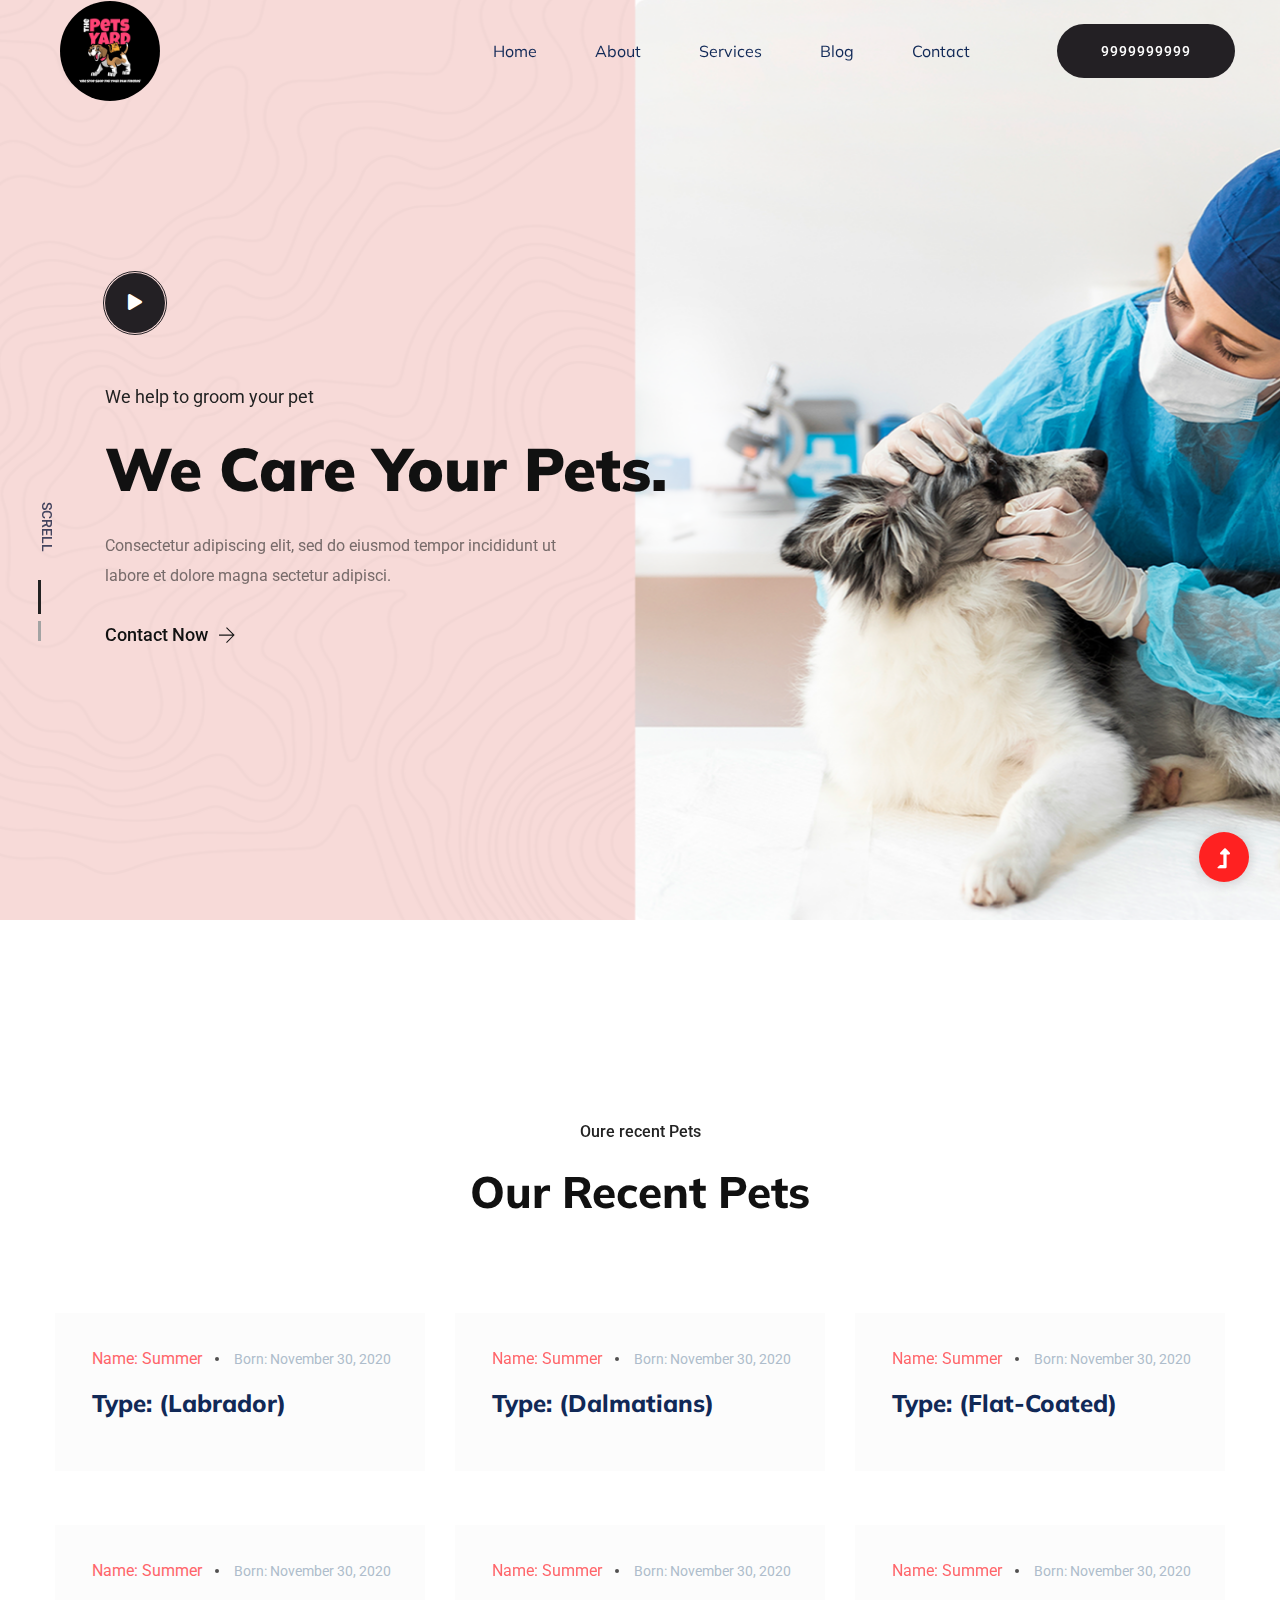
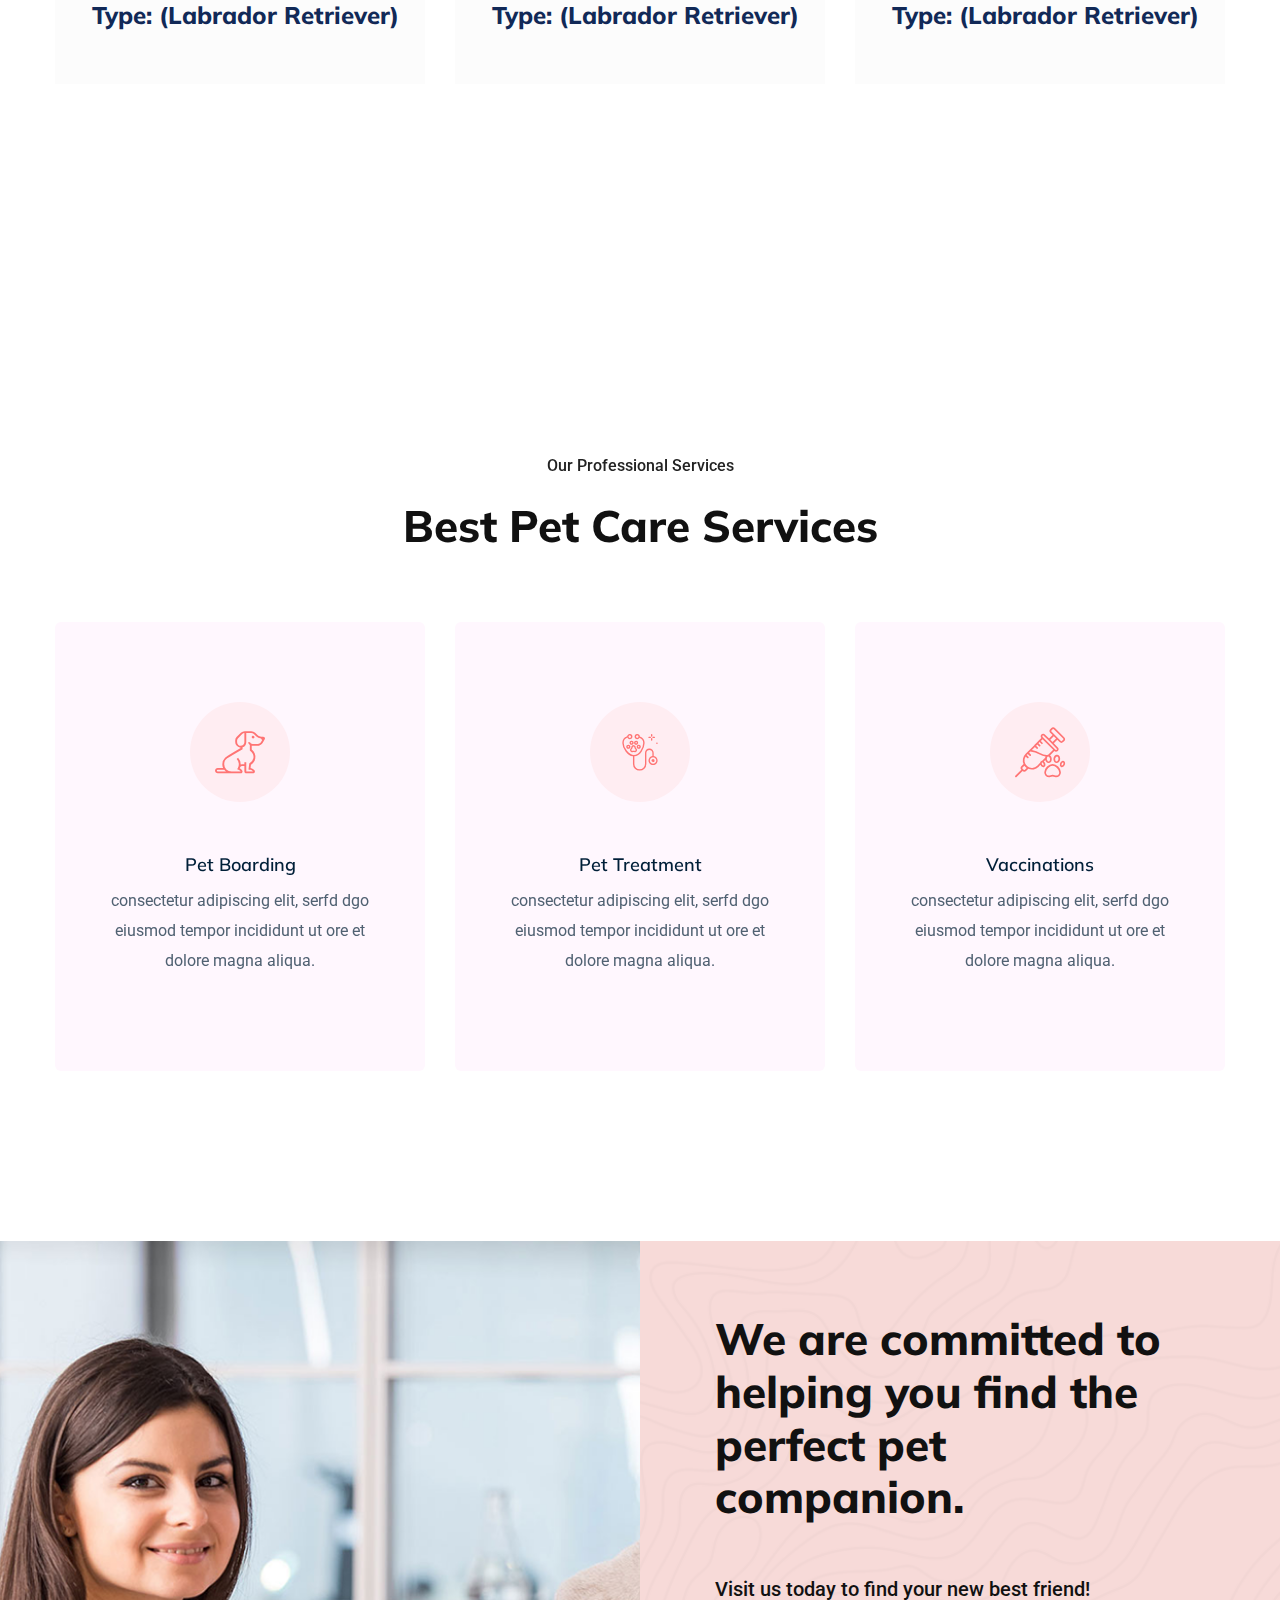
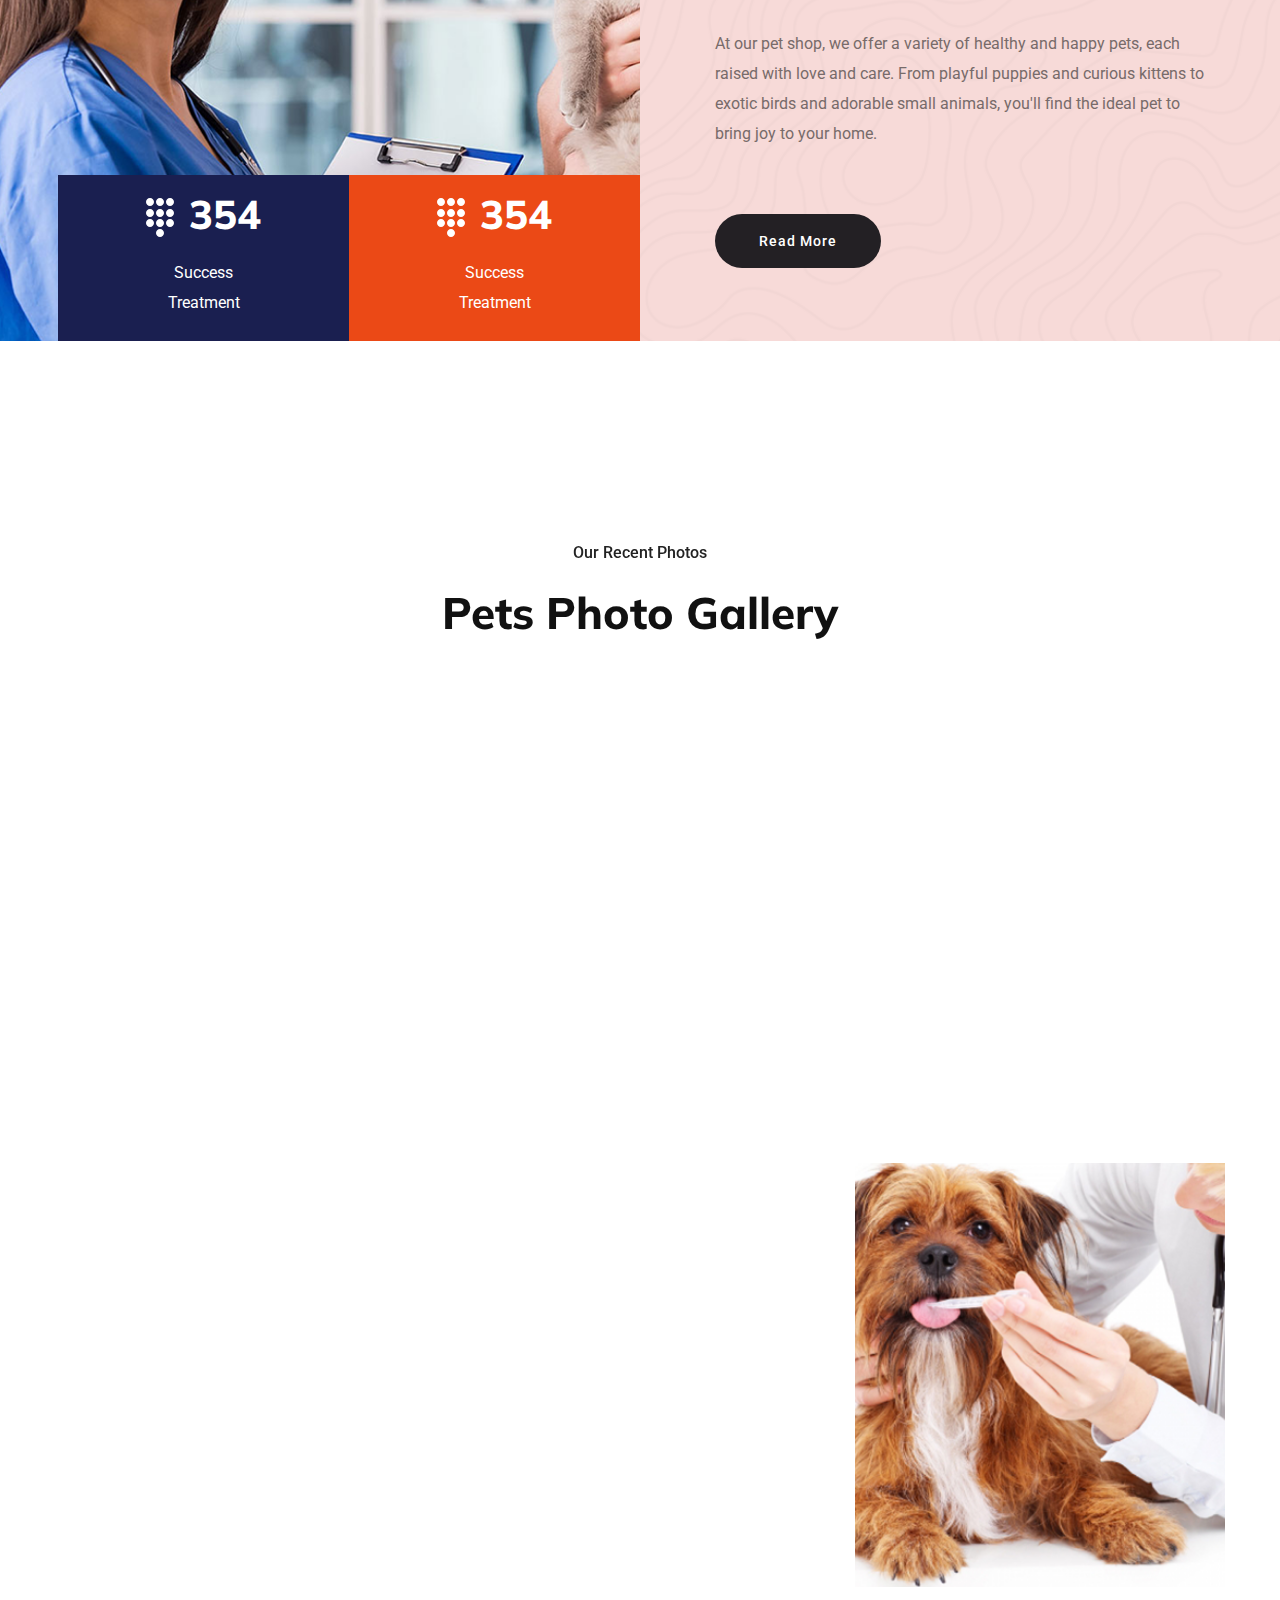
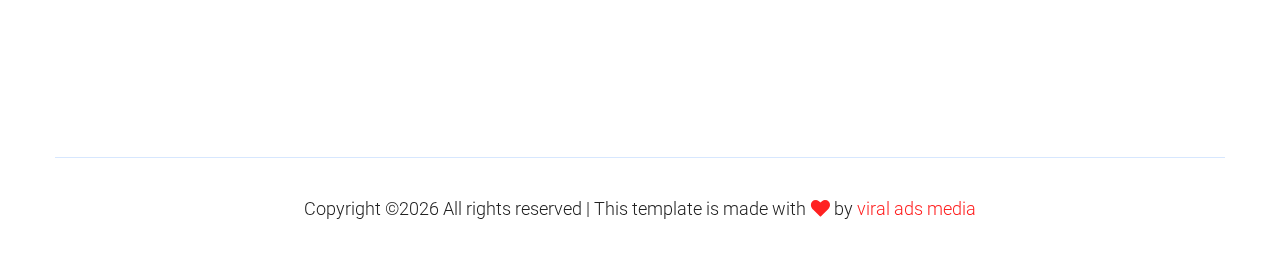
==== index.html @ 4c02c6e9 "first commit" ====
<!doctype html>
<html class="no-js" lang="zxx">
<head>
    <meta charset="utf-8">
    <meta http-equiv="x-ua-compatible" content="ie=edge">
    <title>Animal | Template </title>
    <meta name="description" content="">
    <meta name="viewport" content="width=device-width, initial-scale=1">
    <link rel="manifest" href="site.webmanifest">
    <link rel="shortcut icon" type="image/x-icon" href="assets/img/favicon.ico">

    <!-- CSS here -->
    <link rel="stylesheet" href="assets/css/bootstrap.min.css">
    <link rel="stylesheet" href="assets/css/owl.carousel.min.css">
    <link rel="stylesheet" href="assets/css/slicknav.css">
    <link rel="stylesheet" href="assets/css/flaticon.css">
    <link rel="stylesheet" href="assets/css/animate.min.css">
    <link rel="stylesheet" href="assets/css/magnific-popup.css">
    <link rel="stylesheet" href="assets/css/fontawesome-all.min.css">
    <link rel="stylesheet" href="assets/css/themify-icons.css">
    <link rel="stylesheet" href="assets/css/slick.css">
    <link rel="stylesheet" href="assets/css/nice-select.css">
    <link rel="stylesheet" href="assets/css/style.css">
</head>

<body>
    <!-- Preloader Start -->
    <div id="preloader-active">
        <div class="preloader d-flex align-items-center justify-content-center">
            <div class="preloader-inner position-relative">
                <div class="preloader-circle"></div>
                <div class="preloader-img pere-text">
                    <img src="assets/img/logo/plogo.png" alt="">
                </div>
            </div>
        </div>
    </div>
    <!-- Preloader Start -->
    <header>
        <!--? Header Start -->
        <div class="header-area header-transparent">
            <div class="main-header header-sticky">
                <div class="container-fluid">
                    <div class="row align-items-center">
                        <!-- Logo -->
                        <div class="col-xl-2 col-lg-2 col-md-1">
                            <div class="logo">
                                <a href="index.html"><img class="img-fluid col-md-9 rounded-circle" src="assets/img/logo/petlogo.png" alt=""></a>
                            </div>
                        </div>
                        <div class="col-xl-10 col-lg-10 col-md-10">
                            <div class="menu-main d-flex align-items-center justify-content-end">
                                <!-- Main-menu -->
                                <div class="main-menu f-right d-none d-lg-block">
                                    <nav> 
                                        <ul id="navigation">
                                            <li><a href="index.html">Home</a></li>
                                            <li><a ="about.html">About</a></li>
                                            <li><a ="services.html">Services</a></li>
                                            <li><a ="blog.html">Blog</a>
                                                <!-- <ul class="submenu">
                                                    <li><a href="blog.html">Blog</a></li>
                                                    <li><a href="blog_details.html">Blog Details</a></li>
                                                    <li><a href="elements.html">Element</a></li>
                                                </ul> -->
                                            </li>
                                            <li><a ="contact.html">Contact</a></li>
                                        </ul>
                                    </nav>
                                </div>
                                <div class="header-right-btn f-right d-none d-lg-block ml-30">
                                    <a href="#" class="btn">9999999999</a>
                                </div>
                            </div>
                        </div>   
                        <!-- Mobile Menu -->
                        <div class="col-12">
                            <div class="mobile_menu d-block d-lg-none"></div>
                        </div>
                    </div>
                </div>
            </div>
        </div>
        <!-- Header End -->
    </header>
    <main> 
        <!--? Slider Area Start-->
        <div class="slider-area">
            <div class="slider-active dot-style">
                <!-- Slider Single -->
                <div class="single-slider d-flex align-items-center slider-height">
                    <div class="container">
                        <div class="row align-items-center">
                            <div class="col-xl-7 col-lg-8 col-md-10 ">
                                <!-- Video icon -->
                                <div class="video-icon">
                                    <a class="popup-video btn-icon" href="https://www.youtube.com/watch?v=up68UAfH0d0" data-animation="bounceIn" data-delay=".4s">
                                        <i class="fas fa-play"></i>
                                    </a>
                                </div>
                                <div class="hero__caption">
                                    <span data-animation="fadeInUp" data-delay=".3s">We help to groom your pet</span>
                                    <h1 data-animation="fadeInUp" data-delay=".3s">We Care Your Pets.</h1>
                                    <p data-animation="fadeInUp" data-delay=".6s">Consectetur adipiscing elit, sed do eiusmod tempor incididunt ut labore et dolore magna sectetur adipisci.</p>
                                    <a href="#" class="hero-btn" data-animation="fadeInLeft" data-delay=".3s">Contact Now<i class="ti-arrow-right"></i> </a>
                                </div>
                            </div>
                        </div>
                    </div>
                </div>   
                <!-- Slider Single -->
                <div class="single-slider d-flex align-items-center slider-height">
                    <div class="container">
                        <div class="row align-items-center">
                            <div class="col-xl-7 col-lg-8 col-md-10 ">
                                <!-- Video icon -->
                                <div class="video-icon">
                                    <a class="popup-video btn-icon" href="https://www.youtube.com/watch?v=1aP-TXUpNoU" data-animation="bounceIn" data-delay=".4s">
                                        <i class="fas fa-play"></i>
                                    </a>
                                </div>
                                <div class="hero__caption">
                                    <span data-animation="fadeInUp" data-delay=".3s">We help to groom your pet</span>
                                    <h1 data-animation="fadeInUp" data-delay=".3s">We Care Your Pets.</h1>
                                    <p data-animation="fadeInUp" data-delay=".6s">Consectetur adipiscing elit, sed do eiusmod tempor incididunt ut labore et dolore magna sectetur adipisci.</p>
                                    <a href="#" class="hero-btn" data-animation="fadeInLeft" data-delay=".3s">Contact Now<i class="ti-arrow-right"></i> </a>
                                </div>
                            </div>
                        </div>
                    </div>
                </div>   
            </div>
            <!-- slider Social -->
            <div class="button-text d-none d-md-block">
            <span>Screll</span>
            </div>
        </div>
        <!-- Slider Area End -->

            <!--? product section start -->
            <div class="home_blog-area section-padding30">
                <div class="container">
                    <div class="row justify-content-sm-center">
                        <div class="col-xl-7 col-lg-8 col-md-10">
                            <!-- Section Tittle -->
                            <div class="section-tittle text-center mb-70">
                                <span>Oure recent Pets</span>
                                <h2>Our Recent Pets</h2>
                            </div> 
                        </div>
                    </div>
                    <div class="row">
                        <div class="col-xl-4 col-lg-4 col-md-6">
                            <div class="single-blogs mb-30">
                                <div class="blog-img">
                                    <img src="https://cdn.pixabay.com/photo/2023/08/23/03/33/boxer-8207572_640.jpg" alt="">
                                </div>

                                <div class="blogs-cap">
                                    <div class="date-info">
                                        <span>Name: Summer</span>
                                        <p>Born: November 30, 2020</p>
                                        <!-- <p>Pet Name: Summer</p> -->
                                    </div>
                                    <h4>Type: (Labrador)</h4>
                                    <!-- <a href="blog_details.html" class="read-more1">Read more</a> -->
                                </div>

                               
                            </div>
                        </div>
                        <div class="col-xl-4 col-lg-4 col-md-6">
                            <div class="single-blogs mb-30">
                                <div class="blog-img">
                                    <img src="https://cdn.pixabay.com/photo/2021/11/23/09/47/animal-6818310_640.jpg" alt="">
                                </div>

                                <div class="blogs-cap">
                                    <div class="date-info">
                                        <span>Name: Summer</span>
                                        <p>Born: November 30, 2020</p>
                                        <!-- <p>Pet Name: Summer</p> -->
                                    </div>
                                    <h4>Type: (Dalmatians)</h4>
                                    <!-- <a href="blog_details.html" class="read-more1">Read more</a> -->
                                </div>

                            </div>
                        </div>
                        <div class="col-xl-4 col-lg-4 col-md-6">
                            <div class="single-blogs mb-30">
                                <div class="blog-img">
                                    <img src="https://cdn.pixabay.com/photo/2018/11/01/00/55/animal-3786987_640.jpg" alt="">
                                </div>

                                <div class="blogs-cap">
                                    <div class="date-info">
                                        <span>Name: Summer</span>
                                        <p>Born: November 30, 2020</p>
                                        <!-- <p>Pet Name: Summer</p> -->
                                    </div>
                                    <h4>Type: (Flat-Coated)</h4>
                                    <!-- <a href="blog_details.html" class="read-more1">Read more</a> -->
                                </div>
                               
                            </div>
                        </div>
                        <div class="col-xl-4 col-lg-4 col-md-6">
                            <div class="single-blogs mb-30">
                                <div class="blog-img">
                                    <img src="https://cdn.pixabay.com/photo/2016/11/29/09/58/dog-1868871_640.jpg" alt="">
                                </div>

                                <div class="blogs-cap">
                                    <div class="date-info">
                                        <span>Name: Summer</span>
                                        <p>Born: November 30, 2020</p>
                                        <!-- <p>Pet Name: Summer</p> -->
                                    </div>
                                    <h4>Type: (Labrador Retriever)</h4>
                                    <!-- <a href="blog_details.html" class="read-more1">Read more</a> -->
                                </div>

                               
                            </div>
                        </div>
                        <div class="col-xl-4 col-lg-4 col-md-6">
                            <div class="single-blogs mb-30">
                                <div class="blog-img">
                                    <img src="https://cdn.pixabay.com/photo/2015/05/24/22/33/german-longhaired-pointer-782498_640.jpg" alt="">
                                </div>

                                <div class="blogs-cap">
                                    <div class="date-info">
                                        <span>Name: Summer</span>
                                        <p>Born: November 30, 2020</p>
                                        <!-- <p>Pet Name: Summer</p> -->
                                    </div>
                                    <h4>Type: (Labrador Retriever)</h4>
                                    <!-- <a href="blog_details.html" class="read-more1">Read more</a> -->
                                </div>

                               
                            </div>
                        </div>
                        <div class="col-xl-4 col-lg-4 col-md-6">
                            <div class="single-blogs mb-30">
                                <div class="blog-img">
                                    <img src="https://cdn.pixabay.com/photo/2023/12/05/16/57/dog-8432098_640.jpg" alt="">
                                </div>

                                <div class="blogs-cap">
                                    <div class="date-info">
                                        <span>Name: Summer</span>
                                        <p>Born: November 30, 2020</p>
                                        <!-- <p>Pet Name: Summer</p> -->
                                    </div>
                                    <h4>Type: (Labrador Retriever)</h4>
                                    <!-- <a href="blog_details.html" class="read-more1">Read more</a> -->
                                </div>

                               
                            </div>
                        </div>
                    </div>
                </div>
            </div>
            <!-- Blog End -->


        <!--? Our Services Start -->
        <div class="our-services section-padding30">
            <div class="container">
                <div class="row justify-content-sm-center">
                    <div class="cl-xl-7 col-lg-8 col-md-10">
                        <!-- Section Tittle -->
                        <div class="section-tittle text-center mb-70">
                            <span>Our Professional Services</span>
                            <h2>Best Pet Care Services</h2>
                        </div> 
                    </div>
                </div>
                <div class="row">
                    <div class=" col-lg-4 col-md-6 col-sm-6">
                        <div class="single-services text-center mb-30">
                            <div class="services-ion">
                                <span class="flaticon-animal-kingdom"></span>
                            </div>
                            <div class="services-cap">
                                <h5><a href="#">Pet Boarding</a></h5>
                                <p>consectetur adipiscing elit, serfd dgo eiusmod tempor incididunt ut ore et dolore magna aliqua.</p>
                            </div>
                        </div>
                    </div>
                    <div class=" col-lg-4 col-md-6 col-sm-6">
                        <div class="single-services text-center mb-30">
                            <div class="services-ion">
                                <span class="flaticon-animals"></span>
                            </div>
                            <div class="services-cap">
                                <h5><a href="#">Pet Treatment</a></h5>
                                <p>consectetur adipiscing elit, serfd dgo eiusmod tempor incididunt ut ore et dolore magna aliqua.</p>
                            </div>
                        </div>
                    </div>
                    <div class=" col-lg-4 col-md-6 col-sm-6">
                        <div class="single-services text-center mb-30">
                            <div class="services-ion">
                                <span class="flaticon-animals-1"></span>
                            </div>
                            <div class="services-cap">
                                <h5><a href="#">Vaccinations</a></h5>
                                <p>consectetur adipiscing elit, serfd dgo eiusmod tempor incididunt ut ore et dolore magna aliqua.</p>
                            </div>
                        </div>
                    </div>
                </div>
            </div>
        </div>
        <!-- Our Services End -->
        <!--? About Area Start-->
        <div class="about-area fix">
            <!--Right Contents  -->
            <div class="about-img">
                <div class="info-man text-center">
                <div class="head-cap">
                    <svg  xmlns="http://www.w3.org/2000/svg" xmlns:xlink="http://www.w3.org/1999/xlink" width="28px" height="39px">
                        <path fill-rule="evenodd"  fill="rgb(255, 255, 255)"
                        d="M24.000,19.000 C21.791,19.000 20.000,17.209 20.000,15.000 C20.000,12.790 21.791,11.000 24.000,11.000 C26.209,11.000 28.000,12.790 28.000,15.000 C28.000,17.209 26.209,19.000 24.000,19.000 ZM24.000,8.000 C21.791,8.000 20.000,6.209 20.000,4.000 C20.000,1.790 21.791,-0.001 24.000,-0.001 C26.209,-0.001 28.000,1.790 28.000,4.000 C28.000,6.209 26.209,8.000 24.000,8.000 ZM14.000,38.999 C11.791,38.999 10.000,37.209 10.000,35.000 C10.000,32.791 11.791,31.000 14.000,31.000 C16.209,31.000 18.000,32.791 18.000,35.000 C18.000,37.209 16.209,38.999 14.000,38.999 ZM14.000,29.000 C11.791,29.000 10.000,27.209 10.000,25.000 C10.000,22.791 11.791,21.000 14.000,21.000 C16.209,21.000 18.000,22.791 18.000,25.000 C18.000,27.209 16.209,29.000 14.000,29.000 ZM14.000,19.000 C11.791,19.000 10.000,17.209 10.000,15.000 C10.000,12.790 11.791,11.000 14.000,11.000 C16.209,11.000 18.000,12.790 18.000,15.000 C18.000,17.209 16.209,19.000 14.000,19.000 ZM14.000,8.000 C11.791,8.000 10.000,6.209 10.000,4.000 C10.000,1.790 11.791,-0.001 14.000,-0.001 C16.209,-0.001 18.000,1.790 18.000,4.000 C18.000,6.209 16.209,8.000 14.000,8.000 ZM4.000,29.000 C1.791,29.000 -0.000,27.209 -0.000,25.000 C-0.000,22.791 1.791,21.000 4.000,21.000 C6.209,21.000 8.000,22.791 8.000,25.000 C8.000,27.209 6.209,29.000 4.000,29.000 ZM4.000,19.000 C1.791,19.000 -0.000,17.209 -0.000,15.000 C-0.000,12.790 1.791,11.000 4.000,11.000 C6.209,11.000 8.000,12.790 8.000,15.000 C8.000,17.209 6.209,19.000 4.000,19.000 ZM4.000,8.000 C1.791,8.000 -0.000,6.209 -0.000,4.000 C-0.000,1.790 1.791,-0.001 4.000,-0.001 C6.209,-0.001 8.000,1.790 8.000,4.000 C8.000,6.209 6.209,8.000 4.000,8.000 ZM24.000,21.000 C26.209,21.000 28.000,22.791 28.000,25.000 C28.000,27.209 26.209,29.000 24.000,29.000 C21.791,29.000 20.000,27.209 20.000,25.000 C20.000,22.791 21.791,21.000 24.000,21.000 Z"/>
                    </svg>
                    <h3>354</h3>
                </div>
                    <p>Success<br>Treatment</p>
                </div>
                <div class="info-man info-man2 text-center">
                <div class="head-cap">
                        <svg  xmlns="http://www.w3.org/2000/svg" xmlns:xlink="http://www.w3.org/1999/xlink" width="28px" height="39px">
                            <path fill-rule="evenodd"  fill="rgb(255, 255, 255)"
                            d="M24.000,19.000 C21.791,19.000 20.000,17.209 20.000,15.000 C20.000,12.790 21.791,11.000 24.000,11.000 C26.209,11.000 28.000,12.790 28.000,15.000 C28.000,17.209 26.209,19.000 24.000,19.000 ZM24.000,8.000 C21.791,8.000 20.000,6.209 20.000,4.000 C20.000,1.790 21.791,-0.001 24.000,-0.001 C26.209,-0.001 28.000,1.790 28.000,4.000 C28.000,6.209 26.209,8.000 24.000,8.000 ZM14.000,38.999 C11.791,38.999 10.000,37.209 10.000,35.000 C10.000,32.791 11.791,31.000 14.000,31.000 C16.209,31.000 18.000,32.791 18.000,35.000 C18.000,37.209 16.209,38.999 14.000,38.999 ZM14.000,29.000 C11.791,29.000 10.000,27.209 10.000,25.000 C10.000,22.791 11.791,21.000 14.000,21.000 C16.209,21.000 18.000,22.791 18.000,25.000 C18.000,27.209 16.209,29.000 14.000,29.000 ZM14.000,19.000 C11.791,19.000 10.000,17.209 10.000,15.000 C10.000,12.790 11.791,11.000 14.000,11.000 C16.209,11.000 18.000,12.790 18.000,15.000 C18.000,17.209 16.209,19.000 14.000,19.000 ZM14.000,8.000 C11.791,8.000 10.000,6.209 10.000,4.000 C10.000,1.790 11.791,-0.001 14.000,-0.001 C16.209,-0.001 18.000,1.790 18.000,4.000 C18.000,6.209 16.209,8.000 14.000,8.000 ZM4.000,29.000 C1.791,29.000 -0.000,27.209 -0.000,25.000 C-0.000,22.791 1.791,21.000 4.000,21.000 C6.209,21.000 8.000,22.791 8.000,25.000 C8.000,27.209 6.209,29.000 4.000,29.000 ZM4.000,19.000 C1.791,19.000 -0.000,17.209 -0.000,15.000 C-0.000,12.790 1.791,11.000 4.000,11.000 C6.209,11.000 8.000,12.790 8.000,15.000 C8.000,17.209 6.209,19.000 4.000,19.000 ZM4.000,8.000 C1.791,8.000 -0.000,6.209 -0.000,4.000 C-0.000,1.790 1.791,-0.001 4.000,-0.001 C6.209,-0.001 8.000,1.790 8.000,4.000 C8.000,6.209 6.209,8.000 4.000,8.000 ZM24.000,21.000 C26.209,21.000 28.000,22.791 28.000,25.000 C28.000,27.209 26.209,29.000 24.000,29.000 C21.791,29.000 20.000,27.209 20.000,25.000 C20.000,22.791 21.791,21.000 24.000,21.000 Z"/>
                        </svg>
                        <h3>354</h3>
                </div>
                    <p>Success<br>Treatment</p>
                </div>
            </div>
            <!-- left Contents -->
            <div class="about-details">
                <div class="right-caption">
                    <!-- Section Tittle -->
                    <div class="section-tittle mb-50">
                        <h2>We are committed to
                            helping you find the <br>perfect pet companion.</h2>
                    </div>
                    <div class="about-more">
                        <p class="pera-top">Visit us today to find your new best friend!</p>
                        <p class="mb-65 pera-bottom">At our pet shop, we offer a variety of healthy and happy pets, each raised with love and care. From playful puppies and curious kittens to exotic birds and adorable small animals, you'll find the ideal pet to bring joy to your home.</p>
                        <a href="#" class="btn">Read More</a>
                    </div>
                </div>
            </div>
        </div>
        <!-- About Area End-->
        <!--? Gallery Area Start -->
        <div class="gallery-area section-padding30">
            <div class="container fix">
                <div class="row justify-content-sm-center">
                    <div class="cl-xl-7 col-lg-8 col-md-10">
                        <!-- Section Tittle -->
                        <div class="section-tittle text-center mb-70">
                            <span>Our Recent Photos</span>
                            <h2>Pets Photo Gallery</h2>
                        </div> 
                    </div>
                </div>
                <div class="row">
                    <div class="col-lg-4 col-md-6 col-sm-6">
                        <div class="single-gallery mb-30">
                            <!-- <a href="assets/img/gallery/gallery1.png" class="img-pop-up">View Project</a> -->
                            <div class="gallery-img size-img" style="background-image: url('https://cdn.pixabay.com/photo/2024/03/04/16/38/cat-8612685_640.jpg');"></div>

                        </div>
                    </div>
                    <div class="col-lg-8 col-md-6 col-sm-6">
                        <div class="single-gallery mb-30">
                            <div class="gallery-img size-img" style="background-image: url('https://cdn.pixabay.com/photo/2023/12/12/21/20/dog-8445917_640.jpg');"></div>
                        </div>
                    </div>
                    <div class="col-lg-8 col-md-6 col-sm-6">
                        <div class="single-gallery mb-30">
                            <div class="gallery-img size-img" style="background-image: url('https://cdn.pixabay.com/photo/2023/12/14/07/44/dog-8448345_640.jpg');"></div>
                        </div>
                    </div>
                    <div class="col-lg-4  col-md-6 col-sm-6">
                        <div class="single-gallery mb-30">
                            <div class="gallery-img size-img" style="background-image: url(assets/img/gallery/gallery4.png);"></div>
                        </div>
                    </div>
                </div>
            </div>
        </div>
        <!-- Gallery Area End -->
        <!--? Contact form Start -->
        <div class="contact-form-main pb-top d-none">
            <div class="container">
                <div class="row justify-content-md-end">
                    <div class="col-xl-7 col-lg-7">
                        <div class="form-wrapper">
                            <!--Section Tittle  -->
                            <div class="form-tittle">
                                <div class="row ">
                                    <div class="col-xl-12">
                                        <div class="section-tittle section-tittle2 mb-70">
                                            <h2>World's Leading Law Consultency Agency !</h2>
                                        </div>
                                    </div>
                                </div>
                            </div>
                            <!--End Section Tittle  -->
                            <form id="contact-form" action="#" method="POST">
                                <div class="row">
                                    <div class="col-lg-6 col-md-6">
                                        <div class="form-box user-icon mb-30">
                                            <input type="text" name="name" placeholder="Name">
                                        </div>
                                    </div>
                                    <div class="col-lg-6 col-md-6">
                                        <div class="form-box email-icon mb-30">
                                            <input type="text" name="email" placeholder="Phone">
                                        </div>
                                    </div>
                                    <div class="col-lg-6 col-md-6 mb-30">
                                        <div class="select-itms">
                                            <select name="select" id="select2">
                                                <option value="">Health Law</option>
                                                <option value="">saiful islam</option>
                                                <option value="">Arafath Miya</option>
                                                <option value="">Shakil Miya</option>
                                                <option value="">Tamim Sharker</option>
                                            </select>
                                        </div>
                                    </div>
                                    <div class="col-lg-6 col-md-6">
                                        <div class="form-box subject-icon mb-30">
                                            <input type="Email" name="subject" placeholder="Email">
                                        </div>
                                    </div>
                                    <div class="col-lg-12">
                                        <div class="form-box message-icon mb-65">
                                            <textarea name="message" id="message" placeholder="Message"></textarea>
                                        </div>
                                        <div class="submit-info">
                                            <button class="btn submit-btn2" type="submit">Submit Now</button>
                                        </div>
                                    </div>
                                </div>
                                <!-- shape-dog -->
                                <div class="shape-dog">
                                    <img src="assets/img/gallery/shape1.png" alt="">
                                </div>
                            </form>
                        </div>
                    </div>
                </div>
            </div>
            <!-- contact left Img-->
            <div class="from-left d-none d-lg-block">
                <img src="assets/img/gallery/contact_form.png" alt="">
            </div>
        </div>
        <!-- Contact form End -->
        <!--? Team Start -->
        
        <!-- Team End -->
        <!--? Testimonial Start -->
        <div class="d-none testimonial-area testimonial-padding section-bg" data-background="assets/img/gallery/section_bg03.png">
            <div class="container">
                <!-- Testimonial contents -->
                <div class="row d-flex justify-content-center">
                    <div class="col-xl-8 col-lg-8 col-md-10">
                        <div class="h1-testimonial-active dot-style">
                            <!-- Single Testimonial -->
                            <div class="single-testimonial text-center">
                                <div class="testimonial-caption ">
                                    <!-- founder -->
                                    <div class="testimonial-founder">
                                        <div class="founder-img mb-40">
                                            <img src="assets/img/gallery/testi-logo.png" alt="">
                                            <span>Margaret Lawson</span>
                                            <p>Creative Director</p>
                                        </div>
                                    </div>
                                    <div class="testimonial-top-cap">
                                        <p>“I am at an age where I just want to be fit and healthy our bodies are our responsibility! So start caring for your body and it will care for you. Eat clean it will care for you and workout hard.”</p>
                                    </div>
                                </div>
                            </div>
                            <!-- Single Testimonial -->
                            <div class="single-testimonial text-center">
                                <div class="testimonial-caption ">
                                    <!-- founder -->
                                    <div class="testimonial-founder">
                                        <div class="founder-img mb-40">
                                            <img src="assets/img/gallery/testi-logo.png" alt="">
                                            <span>Margaret Lawson</span>
                                            <p>Creative Director</p>
                                        </div>
                                    </div>
                                    <div class="testimonial-top-cap">
                                        <p>“I am at an age where I just want to be fit and healthy our bodies are our responsibility! So start caring for your body and it will care for you. Eat clean it will care for you and workout hard.”</p>
                                    </div>
                                </div>
                            </div>
                            <!-- Single Testimonial -->
                            <div class="single-testimonial text-center">
                                <div class="testimonial-caption ">
                                    <!-- founder -->
                                    <div class="testimonial-founder">
                                        <div class="founder-img mb-40">
                                            <img src="assets/img/gallery/testi-logo.png" alt="">
                                            <span>Margaret Lawson</span>
                                            <p>Creative Director</p>
                                        </div>
                                    </div>
                                    <div class="testimonial-top-cap">
                                        <p>“I am at an age where I just want to be fit and healthy our bodies are our responsibility! So start caring for your body and it will care for you. Eat clean it will care for you and workout hard.”</p>
                                    </div>
                                </div>
                            </div>
                        </div>
                    </div>
                </div>
            </div>
        </div>
        <!-- Testimonial End -->
    
        <!--? contact-animal-owner Start -->
        <div class="d-none contact-animal-owner section-bg" data-background="assets/img/gallery/section_bg04.png">
            <div class="container">
                <div class="row justify-content-center">
                    <div class="col-lg-8">
                        <div class="contact_text text-center">
                            <div class="section_title text-center">
                                <h3>Any time you can call us!</h3>
                                <p>Because we know that even the best technology is only as good as the people behind it. 24/7 tech support.</p>
                            </div>
                            <div class="contact_btn d-flex align-items-center justify-content-center">
                                <a href="contact.html" class="btn white-btn">Contact Us</a>
                                <p>Or<a href="#"> +880 4664 216</a></p>
                            </div>
                        </div>
                    </div>
                </div>
            </div>
        </div>
        <!-- contact-animal-owner End -->
    </main>
    <footer>
        <!-- Footer Start-->
        <div class="d-none footer-area footer-padding">
            <div class="container">
                <div class="row d-flex justify-content-between">
                    <div class="col-xl-4 col-lg-4 col-md-4 col-sm-6">
                       <div class="single-footer-caption mb-50">
                         <div class="single-footer-caption mb-30">
                              <!-- logo -->
                             <div class="footer-logo mb-25">
                                 <a href="index.html"><img src="assets/img/logo/logo2_footer.png" alt=""></a>
                             </div>
                             <div class="footer-tittle">
                                 <div class="footer-pera">
                                     <p>Lorem ipsum dolor sit amet, adipiscing elit, sed do eiusmod tempor elit. </p>
                                </div>
                             </div>
                             <!-- social -->
                             <div class="footer-social">
                                 <a href="https://www.facebook.com/sai4ull"><i class="fab fa-facebook-square"></i></a>
                                 <a href="#"><i class="fab fa-twitter-square"></i></a>
                                 <a href="#"><i class="fab fa-linkedin"></i></a>
                                 <a href="#"><i class="fab fa-pinterest-square"></i></a>
                             </div>
                         </div>
                       </div>
                    </div>
                    <div class="col-xl-2 col-lg-2 col-md-4 col-sm-5">
                        <div class="single-footer-caption mb-50">
                            <div class="footer-tittle">
                                <h4>Company</h4>
                                <ul>
                                    <li><a href="index.html">Home</a></li>
                                    <li><a href="about.html">About Us</a></li>
                                    <li><a href="single-blog.html">Services</a></li>
                                    <li><a href="#">Cases</a></li>
                                    <li><a href="contact.html">  Contact Us</a></li>
                                </ul>
                            </div>
                        </div>
                    </div>
                    <div class="col-xl-3 col-lg-3 col-md-4 col-sm-7">
                        <div class="single-footer-caption mb-50">
                            <div class="footer-tittle">
                                <h4>Services</h4>
                                <ul>
                                    <li><a href="#">Commercial Cleaning</a></li>
                                    <li><a href="#">Office Cleaning</a></li>
                                    <li><a href="#">Building Cleaning</a></li>
                                    <li><a href="#">Floor Cleaning</a></li>
                                    <li><a href="#">Apartment Cleaning</a></li>
                                </ul>
                            </div>
                        </div>
                    </div>
                    <div class="col-xl-3 col-lg-3 col-md-4 col-sm-5">
                        <div class="single-footer-caption mb-50">
                            <div class="footer-tittle">
                                <h4>Get in Touch</h4>
                                <ul>
                                 <li><a href="#">152-515-6565</a></li>
                                 <li><a href="#"> Demomail@gmail.com</a></li>
                                 <li><a href="#">New Orleans, USA</a></li>
                             </ul>
                            </div>
                        </div>
                    </div>
                </div>
            </div>
        </div>
        <!-- footer-bottom area -->
        <div class="footer-bottom-area">
            <div class="container">
                <div class="footer-border">
                     <div class="row d-flex align-items-center">
                         <div class="col-xl-12 ">
                             <div class="footer-copy-right text-center">
                                 <p><!-- Link back to Colorlib can't be removed. Template is licensed under CC BY 3.0. -->
  Copyright &copy;<script>document.write(new Date().getFullYear());</script> All rights reserved | This template is made with <i class="fa fa-heart" aria-hidden="true"></i> by <a href="https://viraladsmedia.com/" target="_blank">viral ads media</a>
  <!-- Link back to Colorlib can't be removed. Template is licensed under CC BY 3.0. --></p>
                             </div>
                         </div>
                     </div>
                </div>
            </div>  
        </div>
        <!-- Footer End-->
    </footer>
    <!-- Scroll Up -->
    <div id="back-top" >
        <a title="Go to Top" href="#"> <i class="fas fa-level-up-alt"></i></a>
    </div>

    <!-- JS here -->
    
    <script src="./assets/js/vendor/modernizr-3.5.0.min.js"></script>
    <!-- Jquery, Popper, Bootstrap -->
    <script src="./assets/js/vendor/jquery-1.12.4.min.js"></script>
    <script src="./assets/js/popper.min.js"></script>
    <script src="./assets/js/bootstrap.min.js"></script>
    <!-- Jquery Mobile Menu -->
    <script src="./assets/js/jquery.slicknav.min.js"></script>

    <!-- Jquery Slick , Owl-Carousel Plugins -->
    <script src="./assets/js/owl.carousel.min.js"></script>
    <script src="./assets/js/slick.min.js"></script>
    <!-- One Page, Animated-HeadLin -->
    <script src="./assets/js/wow.min.js"></script>
    <script src="./assets/js/animated.headline.js"></script>
    <script src="./assets/js/jquery.magnific-popup.js"></script>

    <!-- Nice-select, sticky -->
    <script src="./assets/js/jquery.nice-select.min.js"></script>
    <script src="./assets/js/jquery.sticky.js"></script>
    
    <!-- contact js -->
    <script src="./assets/js/contact.js"></script>
    <script src="./assets/js/jquery.form.js"></script>
    <script src="./assets/js/jquery.validate.min.js"></script>
    <script src="./assets/js/mail-script.js"></script>
    <script src="./assets/js/jquery.ajaxchimp.min.js"></script>
    
    <!-- Jquery Plugins, main Jquery -->	
    <script src="./assets/js/plugins.js"></script>
    <script src="./assets/js/main.js"></script>
        
    </body>
</html>
---- assets/css/flaticon.css ----
/*
  	Flaticon icon font: Flaticon
  	Creation date: 30/04/2020 11:30
  	*/

@font-face {
  font-family: "Flaticon";
  src: url("../fonts/Flaticon.eot");
  src: url("../fonts/Flaticon.eot?#iefix") format("embedded-opentype"),
       url("../fonts/Flaticon.woff2") format("woff2"),
       url("../fonts/Flaticon.woff") format("woff"),
       url("../fonts/Flaticon.ttf") format("truetype"),
       url("../fonts/Flaticon.svg#Flaticon") format("svg");
  font-weight: normal;
  font-style: normal;
}

@media screen and (-webkit-min-device-pixel-ratio:0) {
  @font-face {
    font-family: "Flaticon";
    src: url("../fonts/Flaticon.svg#Flaticon") format("svg");
  }
}

[class^="flaticon-"]:before, [class*=" flaticon-"]:before,
[class^="flaticon-"]:after, [class*=" flaticon-"]:after {   
  font-family: Flaticon;
font-style: normal;
}

.flaticon-animal-kingdom:before { content: "\f100"; }
.flaticon-animals:before { content: "\f101"; }
.flaticon-animals-1:before { content: "\f102"; }
---- assets/css/themify-icons.css ----
@font-face {
	font-family: 'themify';
	src:url('../fonts/themify.eot?-fvbane');


	src:url('../fonts/themify.eot?#iefix-fvbane') format('embedded-opentype'),
		url('../fonts/themify.woff?-fvbane') format('woff'),
		url('../fonts/themify.ttf?-fvbane') format('truetype'),
		url('../fonts/themify.svg?-fvbane#themify') format('svg');
	font-weight: normal;
	font-style: normal;
}

[class^="ti-"], [class*=" ti-"] {
	font-family: 'themify';
	speak: none;
	font-style: normal;
	font-weight: normal;
	font-variant: normal;
	text-transform: none;
	line-height: 1;

	/* Better Font Rendering =========== */
	-webkit-font-smoothing: antialiased;
	-moz-osx-font-smoothing: grayscale;
}

.ti-wand:before {
	content: "\e600";
}
.ti-volume:before {
	content: "\e601";
}
.ti-user:before {
	content: "\e602";
}
.ti-unlock:before {
	content: "\e603";
}
.ti-unlink:before {
	content: "\e604";
}
.ti-trash:before {
	content: "\e605";
}
.ti-thought:before {
	content: "\e606";
}
.ti-target:before {
	content: "\e607";
}
.ti-tag:before {
	content: "\e608";
}
.ti-tablet:before {
	content: "\e609";
}
.ti-star:before {
	content: "\e60a";
}
.ti-spray:before {
	content: "\e60b";
}
.ti-signal:before {
	content: "\e60c";
}
.ti-shopping-cart:before {
	content: "\e60d";
}
.ti-shopping-cart-full:before {
	content: "\e60e";
}
.ti-settings:before {
	content: "\e60f";
}
.ti-search:before {
	content: "\e610";
}
.ti-zoom-in:before {
	content: "\e611";
}
.ti-zoom-out:before {
	content: "\e612";
}
.ti-cut:before {
	content: "\e613";
}
.ti-ruler:before {
	content: "\e614";
}
.ti-ruler-pencil:before {
	content: "\e615";
}
.ti-ruler-alt:before {
	content: "\e616";
}
.ti-bookmark:before {
	content: "\e617";
}
.ti-bookmark-alt:before {
	content: "\e618";
}
.ti-reload:before {
	content: "\e619";
}
.ti-plus:before {
	content: "\e61a";
}
.ti-pin:before {
	content: "\e61b";
}
.ti-pencil:before {
	content: "\e61c";
}
.ti-pencil-alt:before {
	content: "\e61d";
}
.ti-paint-roller:before {
	content: "\e61e";
}
.ti-paint-bucket:before {
	content: "\e61f";
}
.ti-na:before {
	content: "\e620";
}
.ti-mobile:before {
	content: "\e621";
}
.ti-minus:before {
	content: "\e622";
}
.ti-medall:before {
	content: "\e623";
}
.ti-medall-alt:before {
	content: "\e624";
}
.ti-marker:before {
	content: "\e625";
}
.ti-marker-alt:before {
	content: "\e626";
}
.ti-arrow-up:before {
	content: "\e627";
}
.ti-arrow-right:before {
	content: "\e628";
}
.ti-arrow-left:before {
	content: "\e629";
}
.ti-arrow-down:before {
	content: "\e62a";
}
.ti-lock:before {
	content: "\e62b";
}
.ti-location-arrow:before {
	content: "\e62c";
}
.ti-link:before {
	content: "\e62d";
}
.ti-layout:before {
	content: "\e62e";
}
.ti-layers:before {
	content: "\e62f";
}
.ti-layers-alt:before {
	content: "\e630";
}
.ti-key:before {
	content: "\e631";
}
.ti-import:before {
	content: "\e632";
}
.ti-image:before {
	content: "\e633";
}
.ti-heart:before {
	content: "\e634";
}
.ti-heart-broken:before {
	content: "\e635";
}
.ti-hand-stop:before {
	content: "\e636";
}
.ti-hand-open:before {
	content: "\e637";
}
.ti-hand-drag:before {
	content: "\e638";
}
.ti-folder:before {
	content: "\e639";
}
.ti-flag:before {
	content: "\e63a";
}
.ti-flag-alt:before {
	content: "\e63b";
}
.ti-flag-alt-2:before {
	content: "\e63c";
}
.ti-eye:before {
	content: "\e63d";
}
.ti-export:before {
	content: "\e63e";
}
.ti-exchange-vertical:before {
	content: "\e63f";
}
.ti-desktop:before {
	content: "\e640";
}
.ti-cup:before {
	content: "\e641";
}
.ti-crown:before {
	content: "\e642";
}
.ti-comments:before {
	content: "\e643";
}
.ti-comment:before {
	content: "\e644";
}
.ti-comment-alt:before {
	content: "\e645";
}
.ti-close:before {
	content: "\e646";
}
.ti-clip:before {
	content: "\e647";
}
.ti-angle-up:before {
	content: "\e648";
}
.ti-angle-right:before {
	content: "\e649";
}
.ti-angle-left:before {
	content: "\e64a";
}
.ti-angle-down:before {
	content: "\e64b";
}
.ti-check:before {
	content: "\e64c";
}
.ti-check-box:before {
	content: "\e64d";
}
.ti-camera:before {
	content: "\e64e";
}
.ti-announcement:before {
	content: "\e64f";
}
.ti-brush:before {
	content: "\e650";
}
.ti-briefcase:before {
	content: "\e651";
}
.ti-bolt:before {
	content: "\e652";
}
.ti-bolt-alt:before {
	content: "\e653";
}
.ti-blackboard:before {
	content: "\e654";
}
.ti-bag:before {
	content: "\e655";
}
.ti-move:before {
	content: "\e656";
}
.ti-arrows-vertical:before {
	content: "\e657";
}
.ti-arrows-horizontal:before {
	content: "\e658";
}
.ti-fullscreen:before {
	content: "\e659";
}
.ti-arrow-top-right:before {
	content: "\e65a";
}
.ti-arrow-top-left:before {
	content: "\e65b";
}
.ti-arrow-circle-up:before {
	content: "\e65c";
}
.ti-arrow-circle-right:before {
	content: "\e65d";
}
.ti-arrow-circle-left:before {
	content: "\e65e";
}
.ti-arrow-circle-down:before {
	content: "\e65f";
}
.ti-angle-double-up:before {
	content: "\e660";
}
.ti-angle-double-right:before {
	content: "\e661";
}
.ti-angle-double-left:before {
	content: "\e662";
}
.ti-angle-double-down:before {
	content: "\e663";
}
.ti-zip:before {
	content: "\e664";
}
.ti-world:before {
	content: "\e665";
}
.ti-wheelchair:before {
	content: "\e666";
}
.ti-view-list:before {
	content: "\e667";
}
.ti-view-list-alt:before {
	content: "\e668";
}
.ti-view-grid:before {
	content: "\e669";
}
.ti-uppercase:before {
	content: "\e66a";
}
.ti-upload:before {
	content: "\e66b";
}
.ti-underline:before {
	content: "\e66c";
}
.ti-truck:before {
	content: "\e66d";
}
.ti-timer:before {
	content: "\e66e";
}
.ti-ticket:before {
	content: "\e66f";
}
.ti-thumb-up:before {
	content: "\e670";
}
.ti-thumb-down:before {
	content: "\e671";
}
.ti-text:before {
	content: "\e672";
}
.ti-stats-up:before {
	content: "\e673";
}
.ti-stats-down:before {
	content: "\e674";
}
.ti-split-v:before {
	content: "\e675";
}
.ti-split-h:before {
	content: "\e676";
}
.ti-smallcap:before {
	content: "\e677";
}
.ti-shine:before {
	content: "\e678";
}
.ti-shift-right:before {
	content: "\e679";
}
.ti-shift-left:before {
	content: "\e67a";
}
.ti-shield:before {
	content: "\e67b";
}
.ti-notepad:before {
	content: "\e67c";
}
.ti-server:before {
	content: "\e67d";
}
.ti-quote-right:before {
	content: "\e67e";
}
.ti-quote-left:before {
	content: "\e67f";
}
.ti-pulse:before {
	content: "\e680";
}
.ti-printer:before {
	content: "\e681";
}
.ti-power-off:before {
	content: "\e682";
}
.ti-plug:before {
	content: "\e683";
}
.ti-pie-chart:before {
	content: "\e684";
}
.ti-paragraph:before {
	content: "\e685";
}
.ti-panel:before {
	content: "\e686";
}
.ti-package:before {
	content: "\e687";
}
.ti-music:before {
	content: "\e688";
}
.ti-music-alt:before {
	content: "\e689";
}
.ti-mouse:before {
	content: "\e68a";
}
.ti-mouse-alt:before {
	content: "\e68b";
}
.ti-money:before {
	content: "\e68c";
}
.ti-microphone:before {
	content: "\e68d";
}
.ti-menu:before {
	content: "\e68e";
}
.ti-menu-alt:before {
	content: "\e68f";
}
.ti-map:before {
	content: "\e690";
}
.ti-map-alt:before {
	content: "\e691";
}
.ti-loop:before {
	content: "\e692";
}
.ti-location-pin:before {
	content: "\e693";
}
.ti-list:before {
	content: "\e694";
}
.ti-light-bulb:before {
	content: "\e695";
}
.ti-Italic:before {
	content: "\e696";
}
.ti-info:before {
	content: "\e697";
}
.ti-infinite:before {
	content: "\e698";
}
.ti-id-badge:before {
	content: "\e699";
}
.ti-hummer:before {
	content: "\e69a";
}
.ti-home:before {
	content: "\e69b";
}
.ti-help:before {
	content: "\e69c";
}
.ti-headphone:before {
	content: "\e69d";
}
.ti-harddrives:before {
	content: "\e69e";
}
.ti-harddrive:before {
	content: "\e69f";
}
.ti-gift:before {
	content: "\e6a0";
}
.ti-game:before {
	content: "\e6a1";
}
.ti-filter:before {
	content: "\e6a2";
}
.ti-files:before {
	content: "\e6a3";
}
.ti-file:before {
	content: "\e6a4";
}
.ti-eraser:before {
	content: "\e6a5";
}
.ti-envelope:before {
	content: "\e6a6";
}
.ti-download:before {
	content: "\e6a7";
}
.ti-direction:before {
	content: "\e6a8";
}
.ti-direction-alt:before {
	content: "\e6a9";
}
.ti-dashboard:before {
	content: "\e6aa";
}
.ti-control-stop:before {
	content: "\e6ab";
}
.ti-control-shuffle:before {
	content: "\e6ac";
}
.ti-control-play:before {
	content: "\e6ad";
}
.ti-control-pause:before {
	content: "\e6ae";
}
.ti-control-forward:before {
	content: "\e6af";
}
.ti-control-backward:before {
	content: "\e6b0";
}
.ti-cloud:before {
	content: "\e6b1";
}
.ti-cloud-up:before {
	content: "\e6b2";
}
.ti-cloud-down:before {
	content: "\e6b3";
}
.ti-clipboard:before {
	content: "\e6b4";
}
.ti-car:before {
	content: "\e6b5";
}
.ti-calendar:before {
	content: "\e6b6";
}
.ti-book:before {
	content: "\e6b7";
}
.ti-bell:before {
	content: "\e6b8";
}
.ti-basketball:before {
	content: "\e6b9";
}
.ti-bar-chart:before {
	content: "\e6ba";
}
.ti-bar-chart-alt:before {
	content: "\e6bb";
}
.ti-back-right:before {
	content: "\e6bc";
}
.ti-back-left:before {
	content: "\e6bd";
}
.ti-arrows-corner:before {
	content: "\e6be";
}
.ti-archive:before {
	content: "\e6bf";
}
.ti-anchor:before {
	content: "\e6c0";
}
.ti-align-right:before {
	content: "\e6c1";
}
.ti-align-left:before {
	content: "\e6c2";
}
.ti-align-justify:before {
	content: "\e6c3";
}
.ti-align-center:before {
	content: "\e6c4";
}
.ti-alert:before {
	content: "\e6c5";
}
.ti-alarm-clock:before {
	content: "\e6c6";
}
.ti-agenda:before {
	content: "\e6c7";
}
.ti-write:before {
	content: "\e6c8";
}
.ti-window:before {
	content: "\e6c9";
}
.ti-widgetized:before {
	content: "\e6ca";
}
.ti-widget:before {
	content: "\e6cb";
}
.ti-widget-alt:before {
	content: "\e6cc";
}
.ti-wallet:before {
	content: "\e6cd";
}
.ti-video-clapper:before {
	content: "\e6ce";
}
.ti-video-camera:before {
	content: "\e6cf";
}
.ti-vector:before {
	content: "\e6d0";
}
.ti-themify-logo:before {
	content: "\e6d1";
}
.ti-themify-favicon:before {
	content: "\e6d2";
}
.ti-themify-favicon-alt:before {
	content: "\e6d3";
}
.ti-support:before {
	content: "\e6d4";
}
.ti-stamp:before {
	content: "\e6d5";
}
.ti-split-v-alt:before {
	content: "\e6d6";
}
.ti-slice:before {
	content: "\e6d7";
}
.ti-shortcode:before {
	content: "\e6d8";
}
.ti-shift-right-alt:before {
	content: "\e6d9";
}
.ti-shift-left-alt:before {
	content: "\e6da";
}
.ti-ruler-alt-2:before {
	content: "\e6db";
}
.ti-receipt:before {
	content: "\e6dc";
}
.ti-pin2:before {
	content: "\e6dd";
}
.ti-pin-alt:before {
	content: "\e6de";
}
.ti-pencil-alt2:before {
	content: "\e6df";
}
.ti-palette:before {
	content: "\e6e0";
}
.ti-more:before {
	content: "\e6e1";
}
.ti-more-alt:before {
	content: "\e6e2";
}
.ti-microphone-alt:before {
	content: "\e6e3";
}
.ti-magnet:before {
	content: "\e6e4";
}
.ti-line-double:before {
	content: "\e6e5";
}
.ti-line-dotted:before {
	content: "\e6e6";
}
.ti-line-dashed:before {
	content: "\e6e7";
}
.ti-layout-width-full:before {
	content: "\e6e8";
}
.ti-layout-width-default:before {
	content: "\e6e9";
}
.ti-layout-width-default-alt:before {
	content: "\e6ea";
}
.ti-layout-tab:before {
	content: "\e6eb";
}
.ti-layout-tab-window:before {
	content: "\e6ec";
}
.ti-layout-tab-v:before {
	content: "\e6ed";
}
.ti-layout-tab-min:before {
	content: "\e6ee";
}
.ti-layout-slider:before {
	content: "\e6ef";
}
.ti-layout-slider-alt:before {
	content: "\e6f0";
}
.ti-layout-sidebar-right:before {
	content: "\e6f1";
}
.ti-layout-sidebar-none:before {
	content: "\e6f2";
}
.ti-layout-sidebar-left:before {
	content: "\e6f3";
}
.ti-layout-placeholder:before {
	content: "\e6f4";
}
.ti-layout-menu:before {
	content: "\e6f5";
}
.ti-layout-menu-v:before {
	content: "\e6f6";
}
.ti-layout-menu-separated:before {
	content: "\e6f7";
}
.ti-layout-menu-full:before {
	content: "\e6f8";
}
.ti-layout-media-right-alt:before {
	content: "\e6f9";
}
.ti-layout-media-right:before {
	content: "\e6fa";
}
.ti-layout-media-overlay:before {
	content: "\e6fb";
}
.ti-layout-media-overlay-alt:before {
	content: "\e6fc";
}
.ti-layout-media-overlay-alt-2:before {
	content: "\e6fd";
}
.ti-layout-media-left-alt:before {
	content: "\e6fe";
}
.ti-layout-media-left:before {
	content: "\e6ff";
}
.ti-layout-media-center-alt:before {
	content: "\e700";
}
.ti-layout-media-center:before {
	content: "\e701";
}
.ti-layout-list-thumb:before {
	content: "\e702";
}
.ti-layout-list-thumb-alt:before {
	content: "\e703";
}
.ti-layout-list-post:before {
	content: "\e704";
}
.ti-layout-list-large-image:before {
	content: "\e705";
}
.ti-layout-line-solid:before {
	content: "\e706";
}
.ti-layout-grid4:before {
	content: "\e707";
}
.ti-layout-grid3:before {
	content: "\e708";
}
.ti-layout-grid2:before {
	content: "\e709";
}
.ti-layout-grid2-thumb:before {
	content: "\e70a";
}
.ti-layout-cta-right:before {
	content: "\e70b";
}
.ti-layout-cta-left:before {
	content: "\e70c";
}
.ti-layout-cta-center:before {
	content: "\e70d";
}
.ti-layout-cta-btn-right:before {
	content: "\e70e";
}
.ti-layout-cta-btn-left:before {
	content: "\e70f";
}
.ti-layout-column4:before {
	content: "\e710";
}
.ti-layout-column3:before {
	content: "\e711";
}
.ti-layout-column2:before {
	content: "\e712";
}
.ti-layout-accordion-separated:before {
	content: "\e713";
}
.ti-layout-accordion-merged:before {
	content: "\e714";
}
.ti-layout-accordion-list:before {
	content: "\e715";
}
.ti-ink-pen:before {
	content: "\e716";
}
.ti-info-alt:before {
	content: "\e717";
}
.ti-help-alt:before {
	content: "\e718";
}
.ti-headphone-alt:before {
	content: "\e719";
}
.ti-hand-point-up:before {
	content: "\e71a";
}
.ti-hand-point-right:before {
	content: "\e71b";
}
.ti-hand-point-left:before {
	content: "\e71c";
}
.ti-hand-point-down:before {
	content: "\e71d";
}
.ti-gallery:before {
	content: "\e71e";
}
.ti-face-smile:before {
	content: "\e71f";
}
.ti-face-sad:before {
	content: "\e720";
}
.ti-credit-card:before {
	content: "\e721";
}
.ti-control-skip-forward:before {
	content: "\e722";
}
.ti-control-skip-backward:before {
	content: "\e723";
}
.ti-control-record:before {
	content: "\e724";
}
.ti-control-eject:before {
	content: "\e725";
}
.ti-comments-smiley:before {
	content: "\e726";
}
.ti-brush-alt:before {
	content: "\e727";
}
.ti-youtube:before {
	content: "\e728";
}
.ti-vimeo:before {
	content: "\e729";
}
.ti-twitter:before {
	content: "\e72a";
}
.ti-time:before {
	content: "\e72b";
}
.ti-tumblr:before {
	content: "\e72c";
}
.ti-skype:before {
	content: "\e72d";
}
.ti-share:before {
	content: "\e72e";
}
.ti-share-alt:before {
	content: "\e72f";
}
.ti-rocket:before {
	content: "\e730";
}
.ti-pinterest:before {
	content: "\e731";
}
.ti-new-window:before {
	content: "\e732";
}
.ti-microsoft:before {
	content: "\e733";
}
.ti-list-ol:before {
	content: "\e734";
}
.ti-linkedin:before {
	content: "\e735";
}
.ti-layout-sidebar-2:before {
	content: "\e736";
}
.ti-layout-grid4-alt:before {
	content: "\e737";
}
.ti-layout-grid3-alt:before {
	content: "\e738";
}
.ti-layout-grid2-alt:before {
	content: "\e739";
}
.ti-layout-column4-alt:before {
	content: "\e73a";
}
.ti-layout-column3-alt:before {
	content: "\e73b";
}
.ti-layout-column2-alt:before {
	content: "\e73c";
}
.ti-instagram:before {
	content: "\e73d";
}
.ti-google:before {
	content: "\e73e";
}
.ti-github:before {
	content: "\e73f";
}
.ti-flickr:before {
	content: "\e740";
}
.ti-facebook:before {
	content: "\e741";
}
.ti-dropbox:before {
	content: "\e742";
}
.ti-dribbble:before {
	content: "\e743";
}
.ti-apple:before {
	content: "\e744";
}
.ti-android:before {
	content: "\e745";
}
.ti-save:before {
	content: "\e746";
}
.ti-save-alt:before {
	content: "\e747";
}
.ti-yahoo:before {
	content: "\e748";
}
.ti-wordpress:before {
	content: "\e749";
}
.ti-vimeo-alt:before {
	content: "\e74a";
}
.ti-twitter-alt:before {
	content: "\e74b";
}
.ti-tumblr-alt:before {
	content: "\e74c";
}
.ti-trello:before {
	content: "\e74d";
}
.ti-stack-overflow:before {
	content: "\e74e";
}
.ti-soundcloud:before {
	content: "\e74f";
}
.ti-sharethis:before {
	content: "\e750";
}
.ti-sharethis-alt:before {
	content: "\e751";
}
.ti-reddit:before {
	content: "\e752";
}
.ti-pinterest-alt:before {
	content: "\e753";
}
.ti-microsoft-alt:before {
	content: "\e754";
}
.ti-linux:before {
	content: "\e755";
}
.ti-jsfiddle:before {
	content: "\e756";
}
.ti-joomla:before {
	content: "\e757";
}
.ti-html5:before {
	content: "\e758";
}
.ti-flickr-alt:before {
	content: "\e759";
}
.ti-email:before {
	content: "\e75a";
}
.ti-drupal:before {
	content: "\e75b";
}
.ti-dropbox-alt:before {
	content: "\e75c";
}
.ti-css3:before {
	content: "\e75d";
}
.ti-rss:before {
	content: "\e75e";
}
.ti-rss-alt:before {
	content: "\e75f";
}
---- assets/css/nice-select.css ----
.nice-select {
  -webkit-tap-highlight-color: transparent;
  background-color: #fff;
  border-radius: 5px;
  border: solid 1px #e8e8e8;
  box-sizing: border-box;
  clear: both;
  cursor: pointer;
  display: block;
  float: left;
  font-family: inherit;
  font-size: 14px;
  font-weight: normal;
  height: 42px;
  line-height: 40px;
  outline: none;
  padding-left: 18px;
  padding-right: 30px;
  position: relative;
  text-align: left !important;
  -webkit-transition: all 0.2s ease-in-out;
  transition: all 0.2s ease-in-out;
  -webkit-user-select: none;
     -moz-user-select: none;
      -ms-user-select: none;
          user-select: none;
  white-space: nowrap;
  width: auto; }
  .nice-select:hover {
    border-color: #dbdbdb; }
  .nice-select:active, .nice-select.open, .nice-select:focus {
    border-color: #999; }
  .nice-select:after {
    border-bottom: 2px solid #999;
    border-right: 2px solid #999;
    content: '';
    display: block;
    height: 5px;
    margin-top: -4px;
    pointer-events: none;
    position: absolute;
    right: 12px;
    top: 50%;
    -webkit-transform-origin: 66% 66%;
        -ms-transform-origin: 66% 66%;
            transform-origin: 66% 66%;
    -webkit-transform: rotate(45deg);
        -ms-transform: rotate(45deg);
            transform: rotate(45deg);
    -webkit-transition: all 0.15s ease-in-out;
    transition: all 0.15s ease-in-out;
    width: 5px; }
  .nice-select.open:after {
    -webkit-transform: rotate(-135deg);
        -ms-transform: rotate(-135deg);
            transform: rotate(-135deg); }
  .nice-select.open .list {
    opacity: 1;
    pointer-events: auto;
    -webkit-transform: scale(1) translateY(0);
        -ms-transform: scale(1) translateY(0);
            transform: scale(1) translateY(0); }
  .nice-select.disabled {
    border-color: #ededed;
    color: #999;
    pointer-events: none; }
    .nice-select.disabled:after {
      border-color: #cccccc; }
  .nice-select.wide {
    width: 100%; }
    .nice-select.wide .list {
      left: 0 !important;
      right: 0 !important; }
  .nice-select.right {
    float: right; }
    .nice-select.right .list {
      left: auto;
      right: 0; }
  .nice-select.small {
    font-size: 12px;
    height: 36px;
    line-height: 34px; }
    .nice-select.small:after {
      height: 4px;
      width: 4px; }
    .nice-select.small .option {
      line-height: 34px;
      min-height: 34px; }
  .nice-select .list {
    background-color: #fff;
    border-radius: 5px;
    box-shadow: 0 0 0 1px rgba(68, 68, 68, 0.11);
    box-sizing: border-box;
    margin-top: 4px;
    opacity: 0;
    overflow: hidden;
    padding: 0;
    pointer-events: none;
    position: absolute;
    top: 100%;
    left: 0;
    -webkit-transform-origin: 50% 0;
        -ms-transform-origin: 50% 0;
            transform-origin: 50% 0;
    -webkit-transform: scale(0.75) translateY(-21px);
        -ms-transform: scale(0.75) translateY(-21px);
            transform: scale(0.75) translateY(-21px);
    -webkit-transition: all 0.2s cubic-bezier(0.5, 0, 0, 1.25), opacity 0.15s ease-out;
    transition: all 0.2s cubic-bezier(0.5, 0, 0, 1.25), opacity 0.15s ease-out;
    z-index: 9; }
    .nice-select .list:hover .option:not(:hover) {
      background-color: transparent !important; }
  .nice-select .option {
    cursor: pointer;
    font-weight: 400;
    line-height: 40px;
    list-style: none;
    min-height: 40px;
    outline: none;
    padding-left: 18px;
    padding-right: 29px;
    text-align: left;
    -webkit-transition: all 0.2s;
    transition: all 0.2s; }
    .nice-select .option:hover, .nice-select .option.focus, .nice-select .option.selected.focus {
      background-color: #f6f6f6; }
    .nice-select .option.selected {
      font-weight: bold; }
    .nice-select .option.disabled {
      background-color: transparent;
      color: #999;
      cursor: default; }

.no-csspointerevents .nice-select .list {
  display: none; }

.no-csspointerevents .nice-select.open .list {
  display: block; }
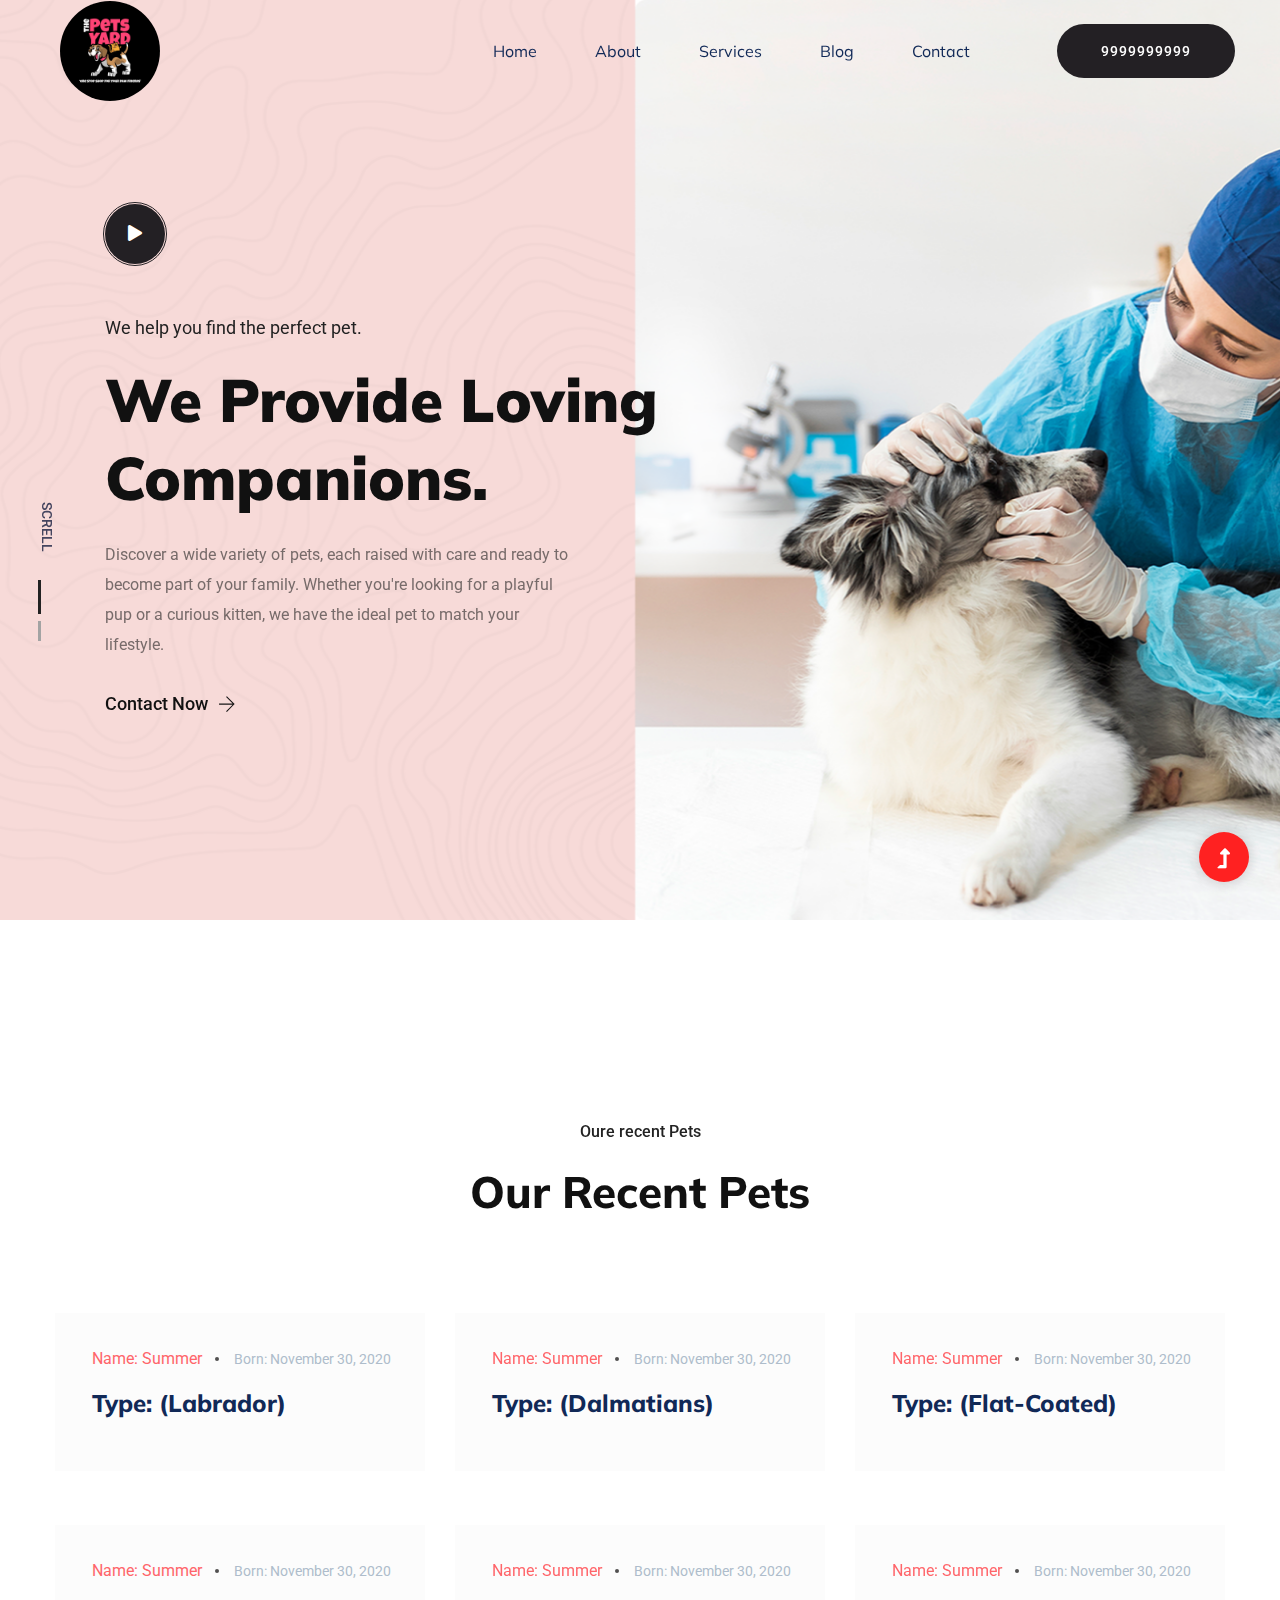
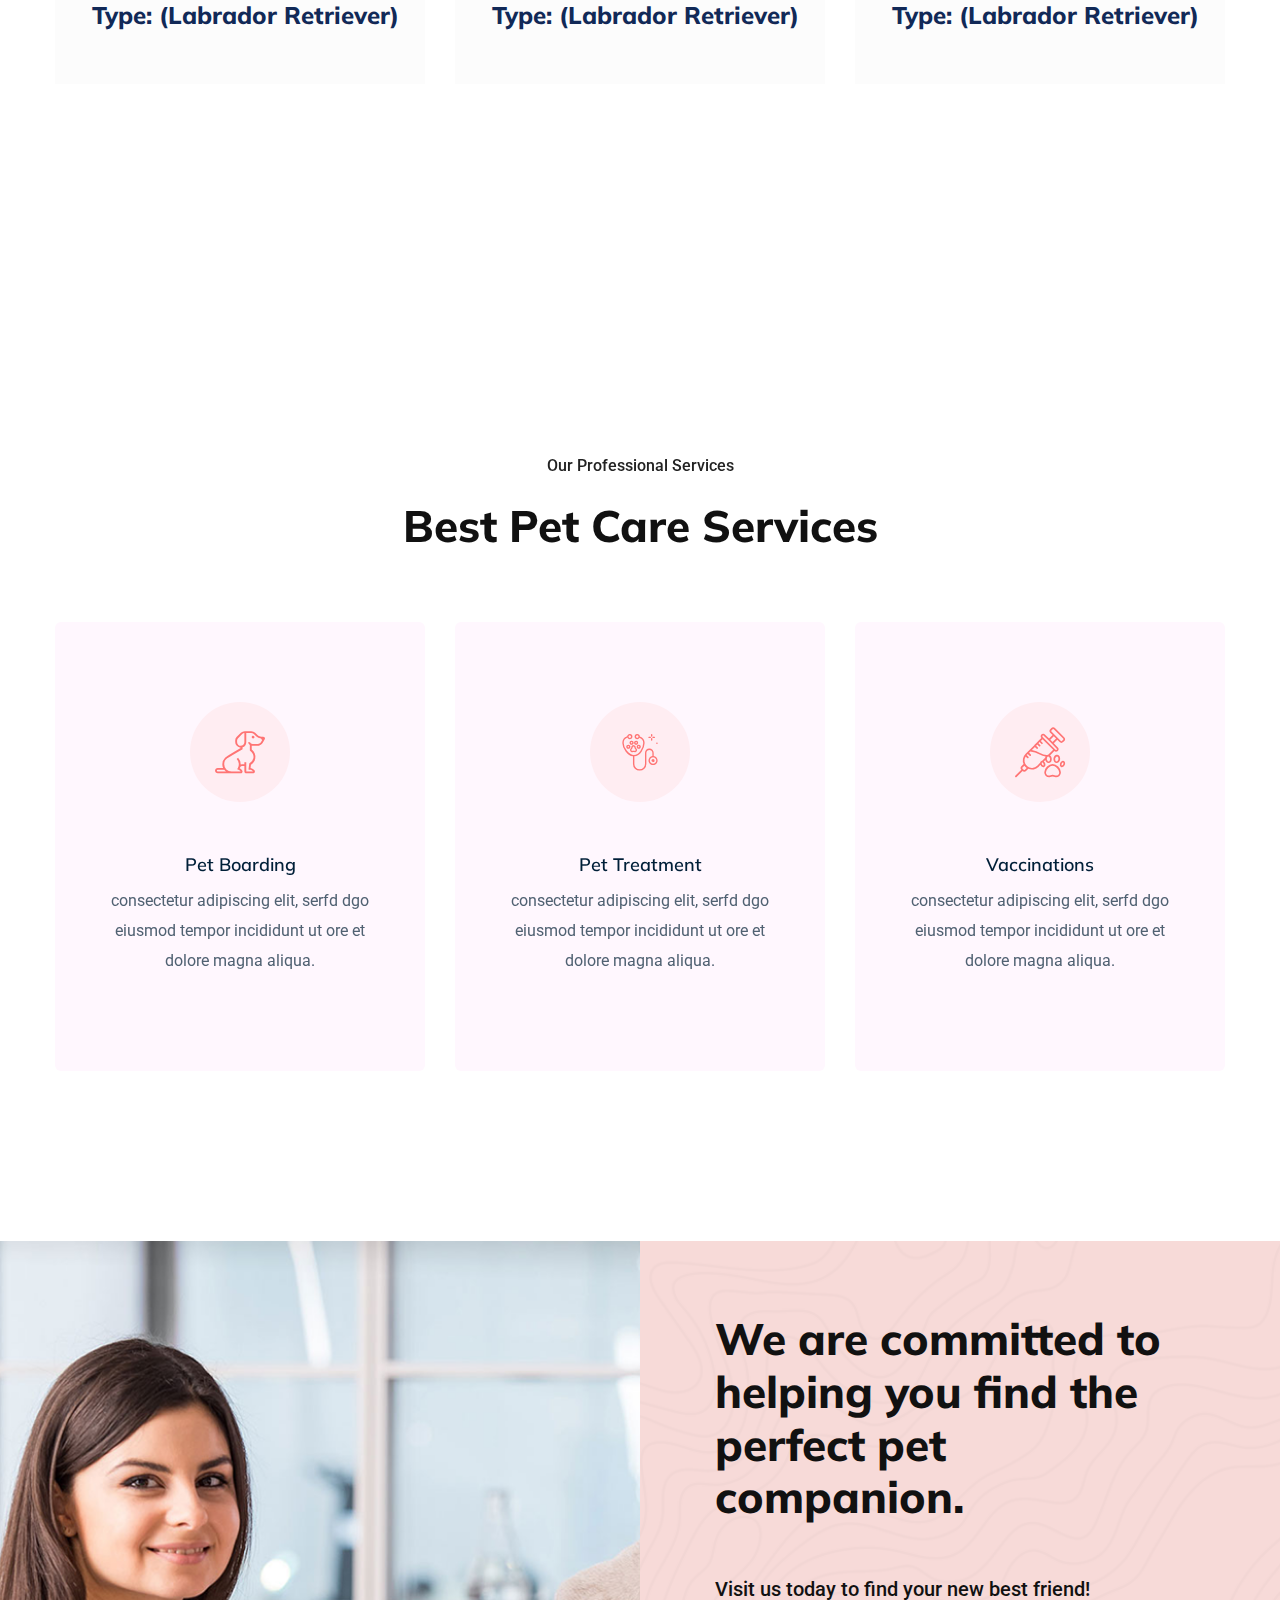
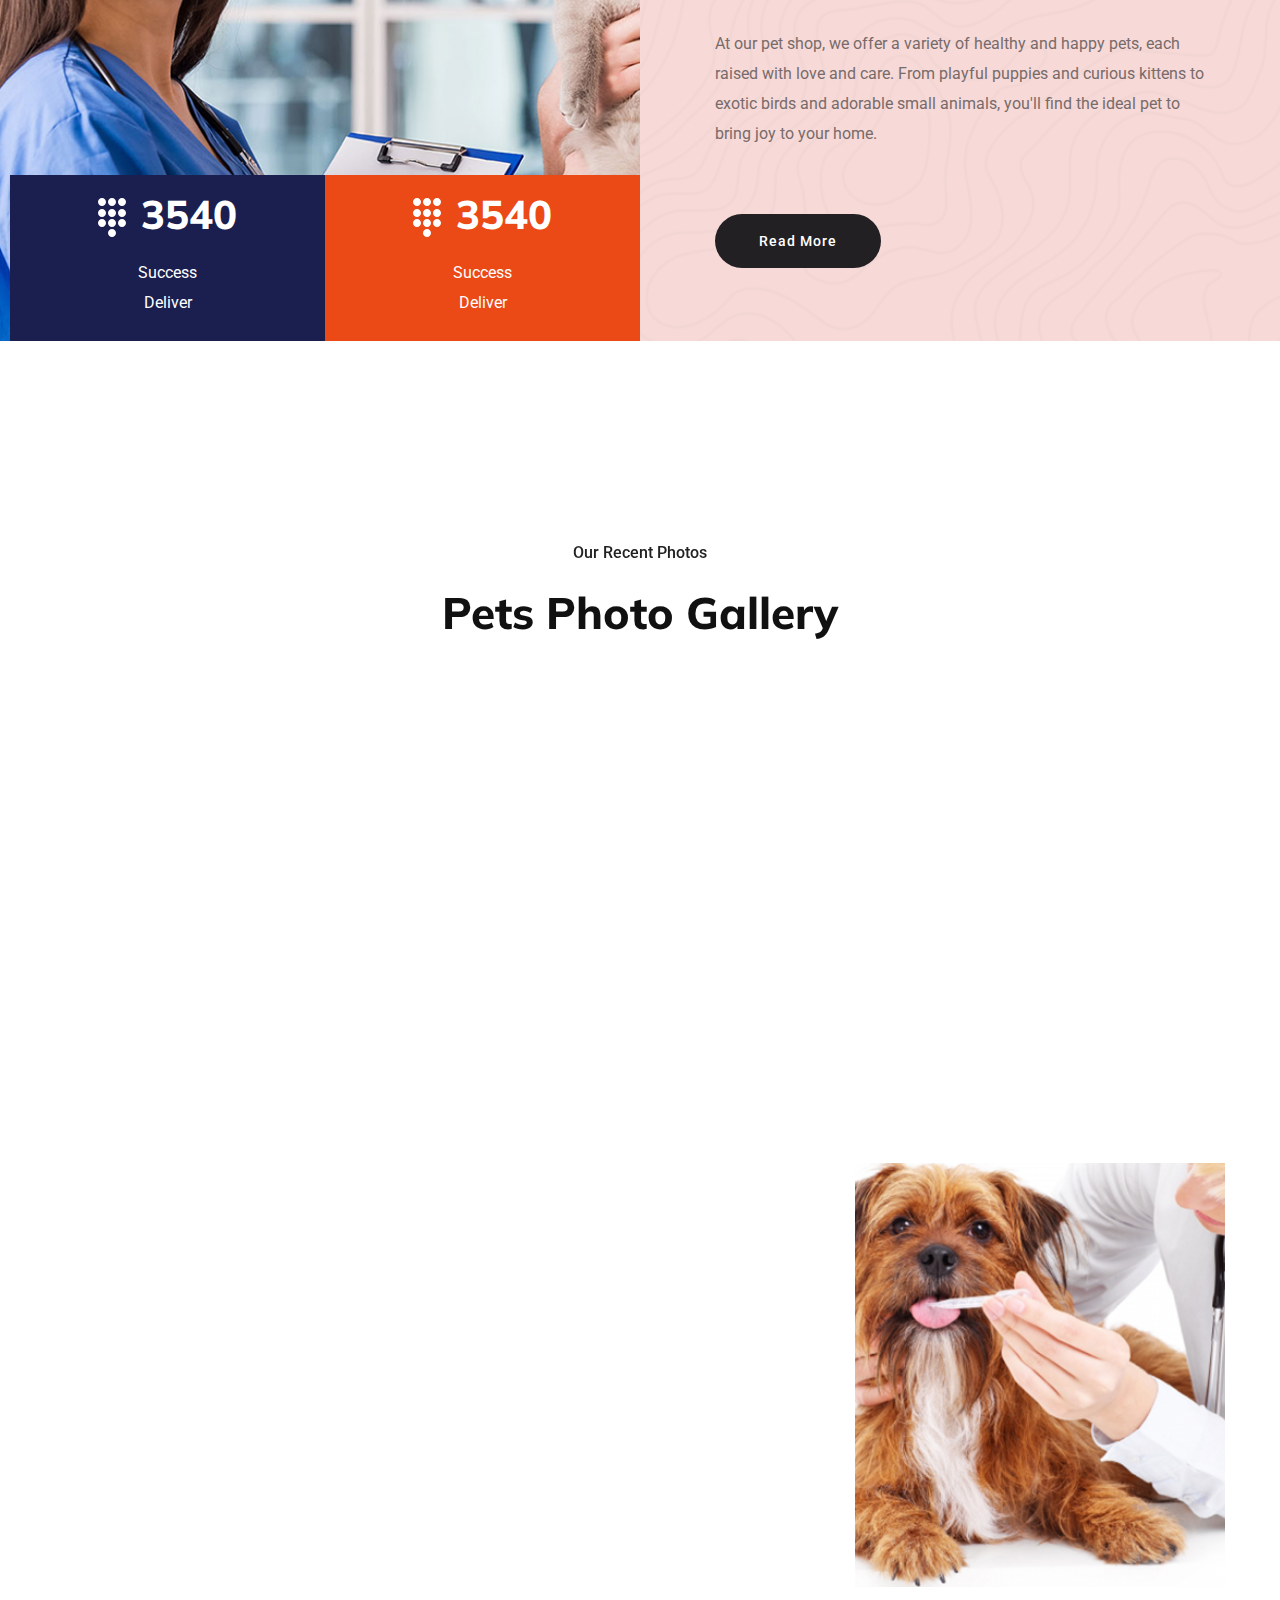
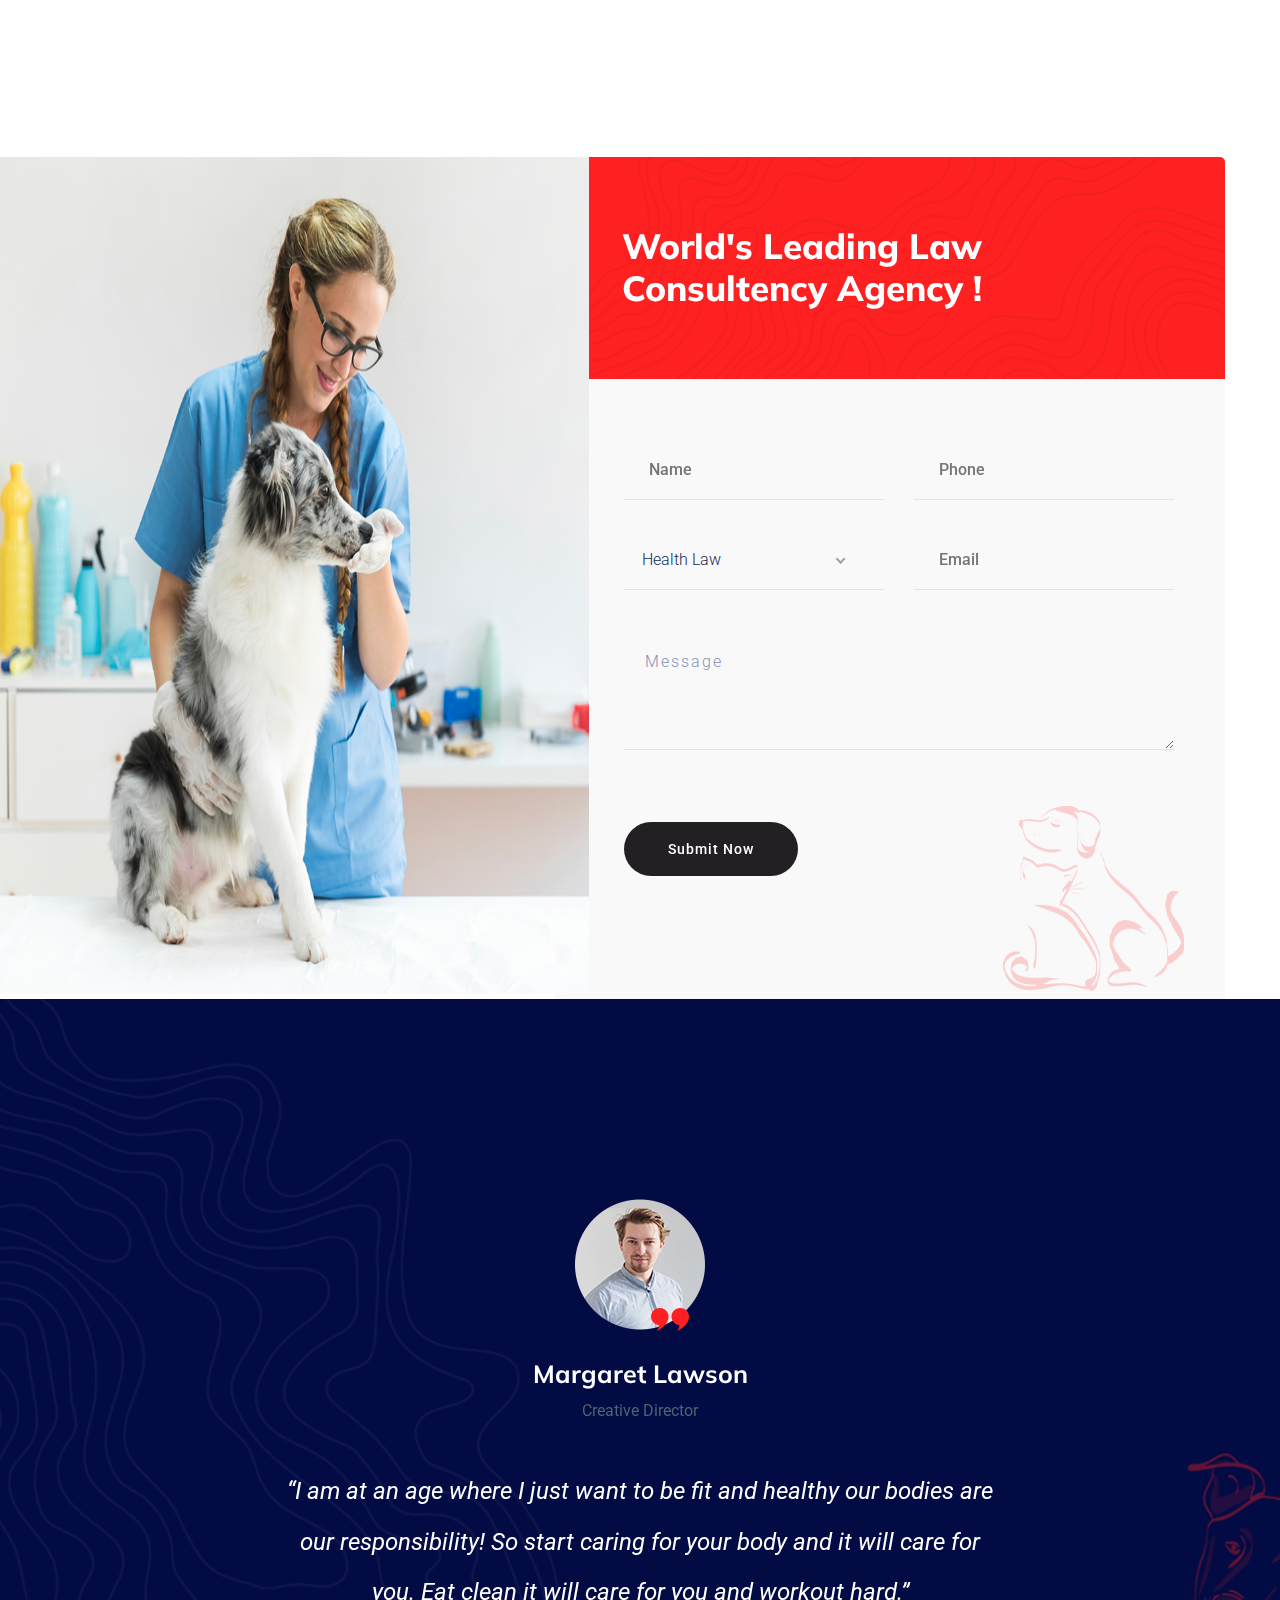
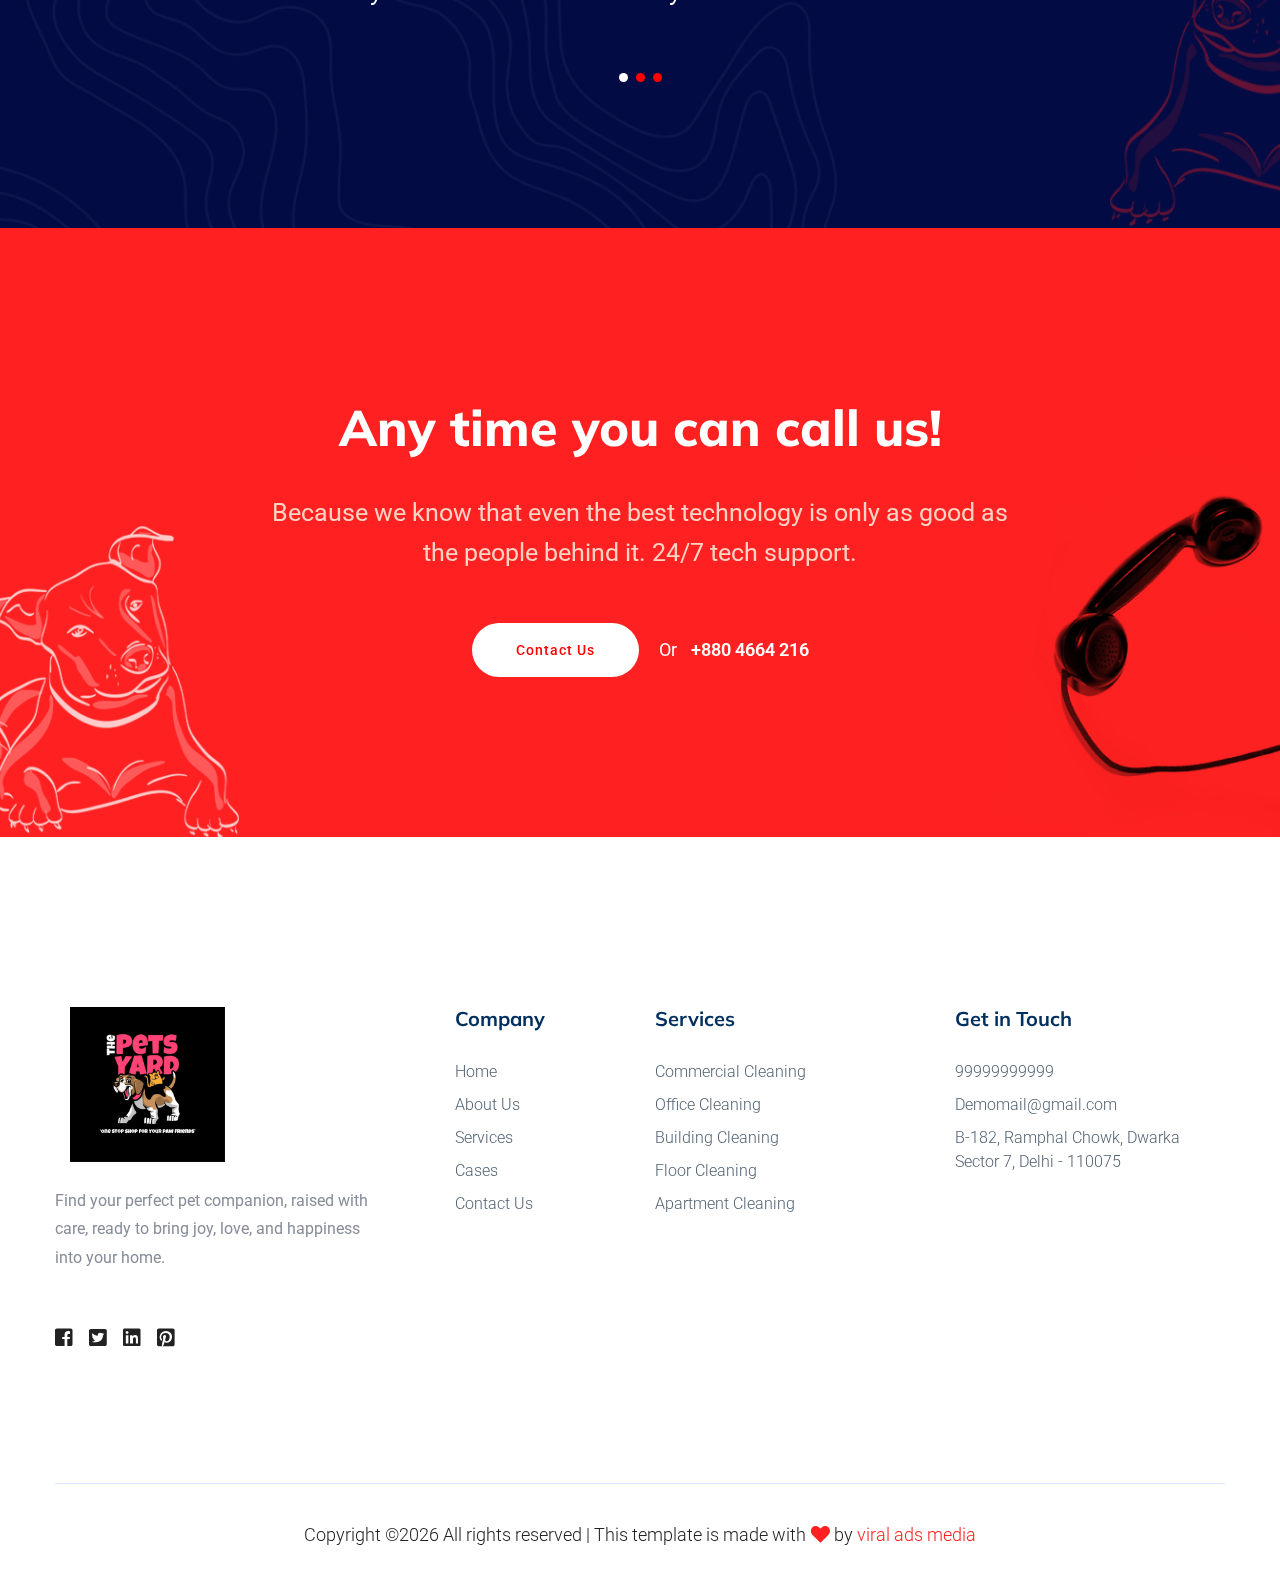
==== commit 69327493: "home page is almost complete" ====
--- a/index.html
+++ b/index.html
@@ -3,11 +3,11 @@
 <head>
     <meta charset="utf-8">
     <meta http-equiv="x-ua-compatible" content="ie=edge">
-    <title>Animal | Template </title>
+    <title>The Pets yard </title>
     <meta name="description" content="">
     <meta name="viewport" content="width=device-width, initial-scale=1">
     <link rel="manifest" href="site.webmanifest">
-    <link rel="shortcut icon" type="image/x-icon" href="assets/img/favicon.ico">
+    <link rel="shortcut icon" type="image/x-icon" href="assets/img/logo/petlogo.png">
 
     <!-- CSS here -->
     <link rel="stylesheet" href="assets/css/bootstrap.min.css">
@@ -99,9 +99,9 @@
                                     </a>
                                 </div>
                                 <div class="hero__caption">
-                                    <span data-animation="fadeInUp" data-delay=".3s">We help to groom your pet</span>
-                                    <h1 data-animation="fadeInUp" data-delay=".3s">We Care Your Pets.</h1>
-                                    <p data-animation="fadeInUp" data-delay=".6s">Consectetur adipiscing elit, sed do eiusmod tempor incididunt ut labore et dolore magna sectetur adipisci.</p>
+                                    <span data-animation="fadeInUp" data-delay=".3s">We help you find the perfect pet.</span>
+                                    <h1 data-animation="fadeInUp" data-delay=".3s">We Provide Loving Companions.</h1>
+                                    <p data-animation="fadeInUp" data-delay=".6s">Discover a wide variety of pets, each raised with care and ready to become part of your family. Whether you're looking for a playful pup or a curious kitten, we have the ideal pet to match your lifestyle.</p>
                                     <a href="#" class="hero-btn" data-animation="fadeInLeft" data-delay=".3s">Contact Now<i class="ti-arrow-right"></i> </a>
                                 </div>
                             </div>
@@ -328,9 +328,9 @@
                         <path fill-rule="evenodd"  fill="rgb(255, 255, 255)"
                         d="M24.000,19.000 C21.791,19.000 20.000,17.209 20.000,15.000 C20.000,12.790 21.791,11.000 24.000,11.000 C26.209,11.000 28.000,12.790 28.000,15.000 C28.000,17.209 26.209,19.000 24.000,19.000 ZM24.000,8.000 C21.791,8.000 20.000,6.209 20.000,4.000 C20.000,1.790 21.791,-0.001 24.000,-0.001 C26.209,-0.001 28.000,1.790 28.000,4.000 C28.000,6.209 26.209,8.000 24.000,8.000 ZM14.000,38.999 C11.791,38.999 10.000,37.209 10.000,35.000 C10.000,32.791 11.791,31.000 14.000,31.000 C16.209,31.000 18.000,32.791 18.000,35.000 C18.000,37.209 16.209,38.999 14.000,38.999 ZM14.000,29.000 C11.791,29.000 10.000,27.209 10.000,25.000 C10.000,22.791 11.791,21.000 14.000,21.000 C16.209,21.000 18.000,22.791 18.000,25.000 C18.000,27.209 16.209,29.000 14.000,29.000 ZM14.000,19.000 C11.791,19.000 10.000,17.209 10.000,15.000 C10.000,12.790 11.791,11.000 14.000,11.000 C16.209,11.000 18.000,12.790 18.000,15.000 C18.000,17.209 16.209,19.000 14.000,19.000 ZM14.000,8.000 C11.791,8.000 10.000,6.209 10.000,4.000 C10.000,1.790 11.791,-0.001 14.000,-0.001 C16.209,-0.001 18.000,1.790 18.000,4.000 C18.000,6.209 16.209,8.000 14.000,8.000 ZM4.000,29.000 C1.791,29.000 -0.000,27.209 -0.000,25.000 C-0.000,22.791 1.791,21.000 4.000,21.000 C6.209,21.000 8.000,22.791 8.000,25.000 C8.000,27.209 6.209,29.000 4.000,29.000 ZM4.000,19.000 C1.791,19.000 -0.000,17.209 -0.000,15.000 C-0.000,12.790 1.791,11.000 4.000,11.000 C6.209,11.000 8.000,12.790 8.000,15.000 C8.000,17.209 6.209,19.000 4.000,19.000 ZM4.000,8.000 C1.791,8.000 -0.000,6.209 -0.000,4.000 C-0.000,1.790 1.791,-0.001 4.000,-0.001 C6.209,-0.001 8.000,1.790 8.000,4.000 C8.000,6.209 6.209,8.000 4.000,8.000 ZM24.000,21.000 C26.209,21.000 28.000,22.791 28.000,25.000 C28.000,27.209 26.209,29.000 24.000,29.000 C21.791,29.000 20.000,27.209 20.000,25.000 C20.000,22.791 21.791,21.000 24.000,21.000 Z"/>
                     </svg>
-                    <h3>354</h3>
-                </div>
-                    <p>Success<br>Treatment</p>
+                    <h3>3540</h3>
+                </div>
+                    <p>Success<br>Deliver</p>
                 </div>
                 <div class="info-man info-man2 text-center">
                 <div class="head-cap">
@@ -338,9 +338,9 @@
                             <path fill-rule="evenodd"  fill="rgb(255, 255, 255)"
                             d="M24.000,19.000 C21.791,19.000 20.000,17.209 20.000,15.000 C20.000,12.790 21.791,11.000 24.000,11.000 C26.209,11.000 28.000,12.790 28.000,15.000 C28.000,17.209 26.209,19.000 24.000,19.000 ZM24.000,8.000 C21.791,8.000 20.000,6.209 20.000,4.000 C20.000,1.790 21.791,-0.001 24.000,-0.001 C26.209,-0.001 28.000,1.790 28.000,4.000 C28.000,6.209 26.209,8.000 24.000,8.000 ZM14.000,38.999 C11.791,38.999 10.000,37.209 10.000,35.000 C10.000,32.791 11.791,31.000 14.000,31.000 C16.209,31.000 18.000,32.791 18.000,35.000 C18.000,37.209 16.209,38.999 14.000,38.999 ZM14.000,29.000 C11.791,29.000 10.000,27.209 10.000,25.000 C10.000,22.791 11.791,21.000 14.000,21.000 C16.209,21.000 18.000,22.791 18.000,25.000 C18.000,27.209 16.209,29.000 14.000,29.000 ZM14.000,19.000 C11.791,19.000 10.000,17.209 10.000,15.000 C10.000,12.790 11.791,11.000 14.000,11.000 C16.209,11.000 18.000,12.790 18.000,15.000 C18.000,17.209 16.209,19.000 14.000,19.000 ZM14.000,8.000 C11.791,8.000 10.000,6.209 10.000,4.000 C10.000,1.790 11.791,-0.001 14.000,-0.001 C16.209,-0.001 18.000,1.790 18.000,4.000 C18.000,6.209 16.209,8.000 14.000,8.000 ZM4.000,29.000 C1.791,29.000 -0.000,27.209 -0.000,25.000 C-0.000,22.791 1.791,21.000 4.000,21.000 C6.209,21.000 8.000,22.791 8.000,25.000 C8.000,27.209 6.209,29.000 4.000,29.000 ZM4.000,19.000 C1.791,19.000 -0.000,17.209 -0.000,15.000 C-0.000,12.790 1.791,11.000 4.000,11.000 C6.209,11.000 8.000,12.790 8.000,15.000 C8.000,17.209 6.209,19.000 4.000,19.000 ZM4.000,8.000 C1.791,8.000 -0.000,6.209 -0.000,4.000 C-0.000,1.790 1.791,-0.001 4.000,-0.001 C6.209,-0.001 8.000,1.790 8.000,4.000 C8.000,6.209 6.209,8.000 4.000,8.000 ZM24.000,21.000 C26.209,21.000 28.000,22.791 28.000,25.000 C28.000,27.209 26.209,29.000 24.000,29.000 C21.791,29.000 20.000,27.209 20.000,25.000 C20.000,22.791 21.791,21.000 24.000,21.000 Z"/>
                         </svg>
-                        <h3>354</h3>
-                </div>
-                    <p>Success<br>Treatment</p>
+                        <h3>3540</h3>
+                </div>
+                    <p>Success<br>Deliver</p>
                 </div>
             </div>
             <!-- left Contents -->
@@ -400,7 +400,7 @@
         </div>
         <!-- Gallery Area End -->
         <!--? Contact form Start -->
-        <div class="contact-form-main pb-top d-none">
+        <div class="contact-form-main pb-top ">
             <div class="container">
                 <div class="row justify-content-md-end">
                     <div class="col-xl-7 col-lg-7">
@@ -472,7 +472,7 @@
         
         <!-- Team End -->
         <!--? Testimonial Start -->
-        <div class="d-none testimonial-area testimonial-padding section-bg" data-background="assets/img/gallery/section_bg03.png">
+        <div class=" testimonial-area testimonial-padding section-bg" data-background="assets/img/gallery/section_bg03.png">
             <div class="container">
                 <!-- Testimonial contents -->
                 <div class="row d-flex justify-content-center">
@@ -534,7 +534,7 @@
         <!-- Testimonial End -->
     
         <!--? contact-animal-owner Start -->
-        <div class="d-none contact-animal-owner section-bg" data-background="assets/img/gallery/section_bg04.png">
+        <div class=" contact-animal-owner section-bg" data-background="assets/img/gallery/section_bg04.png">
             <div class="container">
                 <div class="row justify-content-center">
                     <div class="col-lg-8">
@@ -556,7 +556,7 @@
     </main>
     <footer>
         <!-- Footer Start-->
-        <div class="d-none footer-area footer-padding">
+        <div class=" footer-area footer-padding">
             <div class="container">
                 <div class="row d-flex justify-content-between">
                     <div class="col-xl-4 col-lg-4 col-md-4 col-sm-6">
@@ -564,11 +564,11 @@
                          <div class="single-footer-caption mb-30">
                               <!-- logo -->
                              <div class="footer-logo mb-25">
-                                 <a href="index.html"><img src="assets/img/logo/logo2_footer.png" alt=""></a>
+                                 <a href="index.html"><img class="img-fluid col-md-6" src="assets/img/logo/petlogo.png" alt=""></a>
                              </div>
                              <div class="footer-tittle">
                                  <div class="footer-pera">
-                                     <p>Lorem ipsum dolor sit amet, adipiscing elit, sed do eiusmod tempor elit. </p>
+                                     <p>Find your perfect pet companion, raised with care, ready to bring joy, love, and happiness into your home.</p>
                                 </div>
                              </div>
                              <!-- social -->
@@ -614,9 +614,9 @@
                             <div class="footer-tittle">
                                 <h4>Get in Touch</h4>
                                 <ul>
-                                 <li><a href="#">152-515-6565</a></li>
+                                 <li><a href="#">99999999999</a></li>
                                  <li><a href="#"> Demomail@gmail.com</a></li>
-                                 <li><a href="#">New Orleans, USA</a></li>
+                                 <li><a href="#">B-182, Ramphal Chowk, Dwarka Sector 7, Delhi - 110075</a></li>
                              </ul>
                             </div>
                         </div>
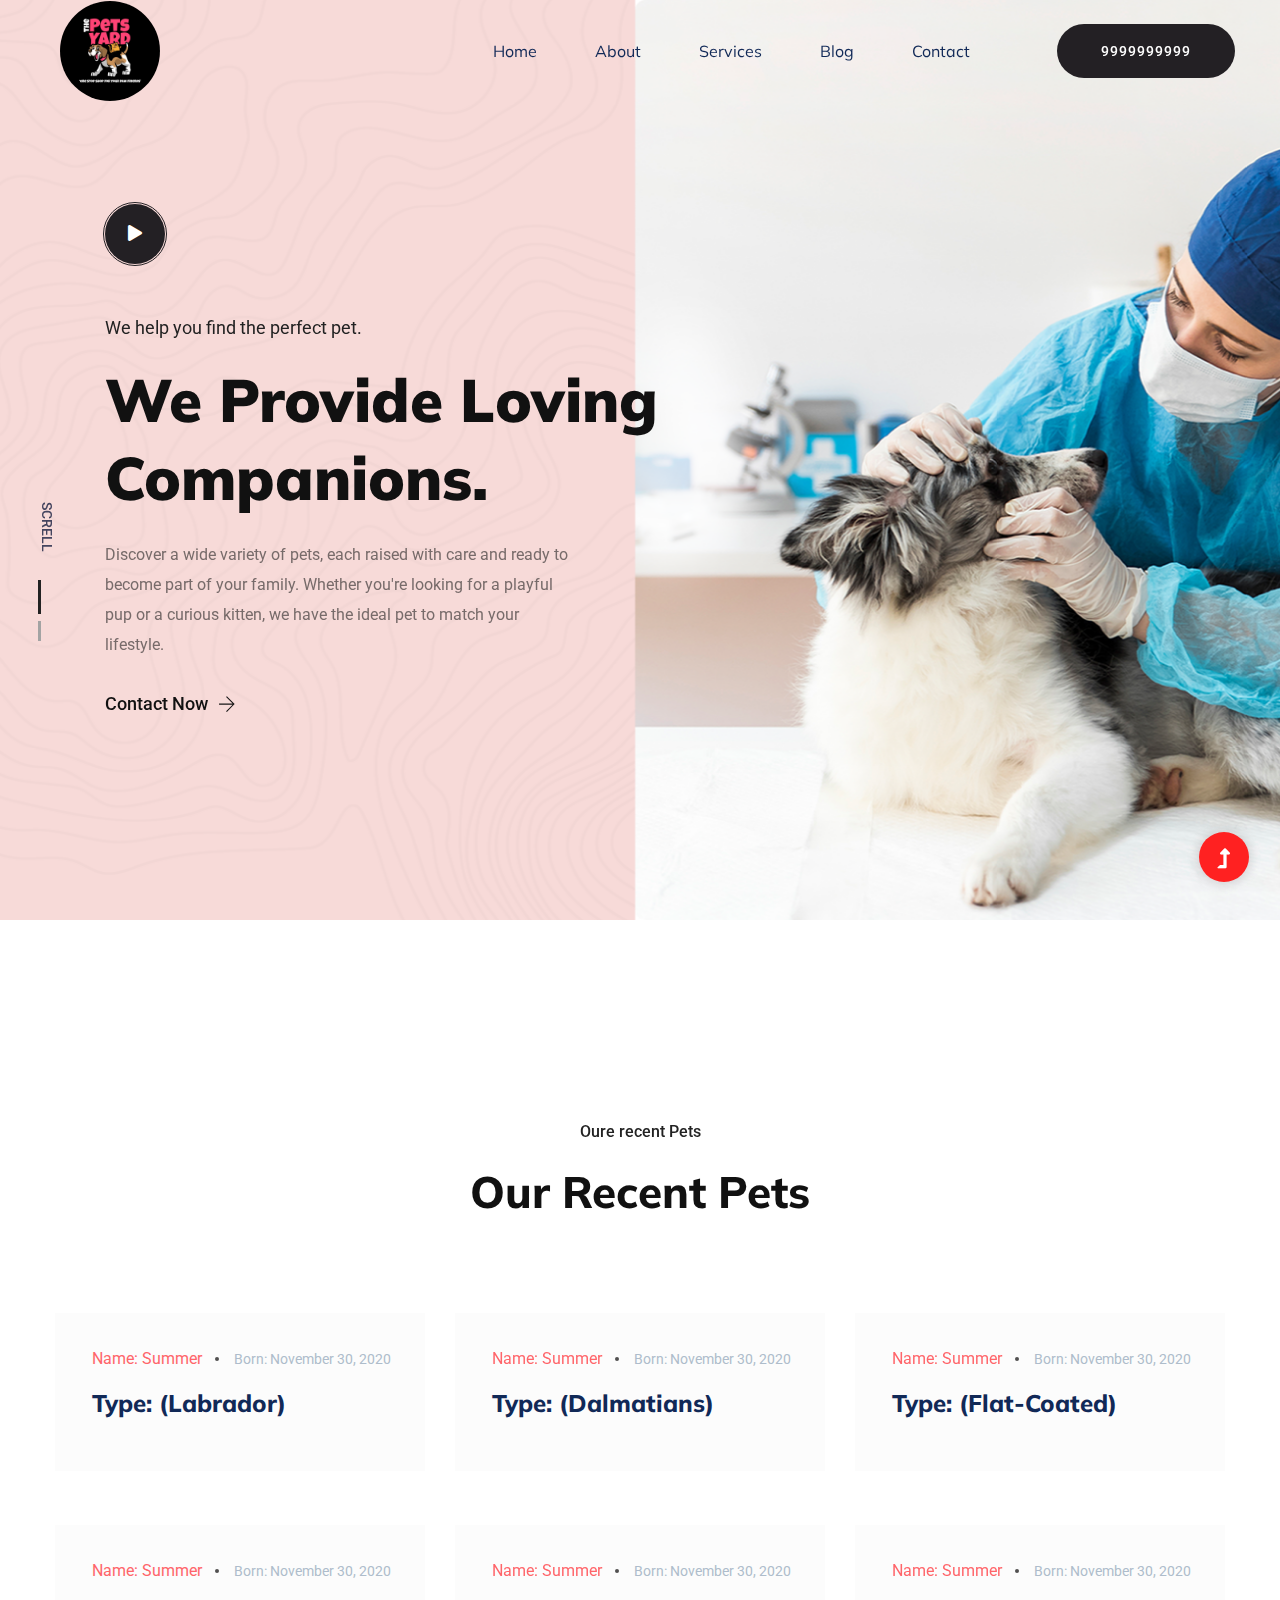
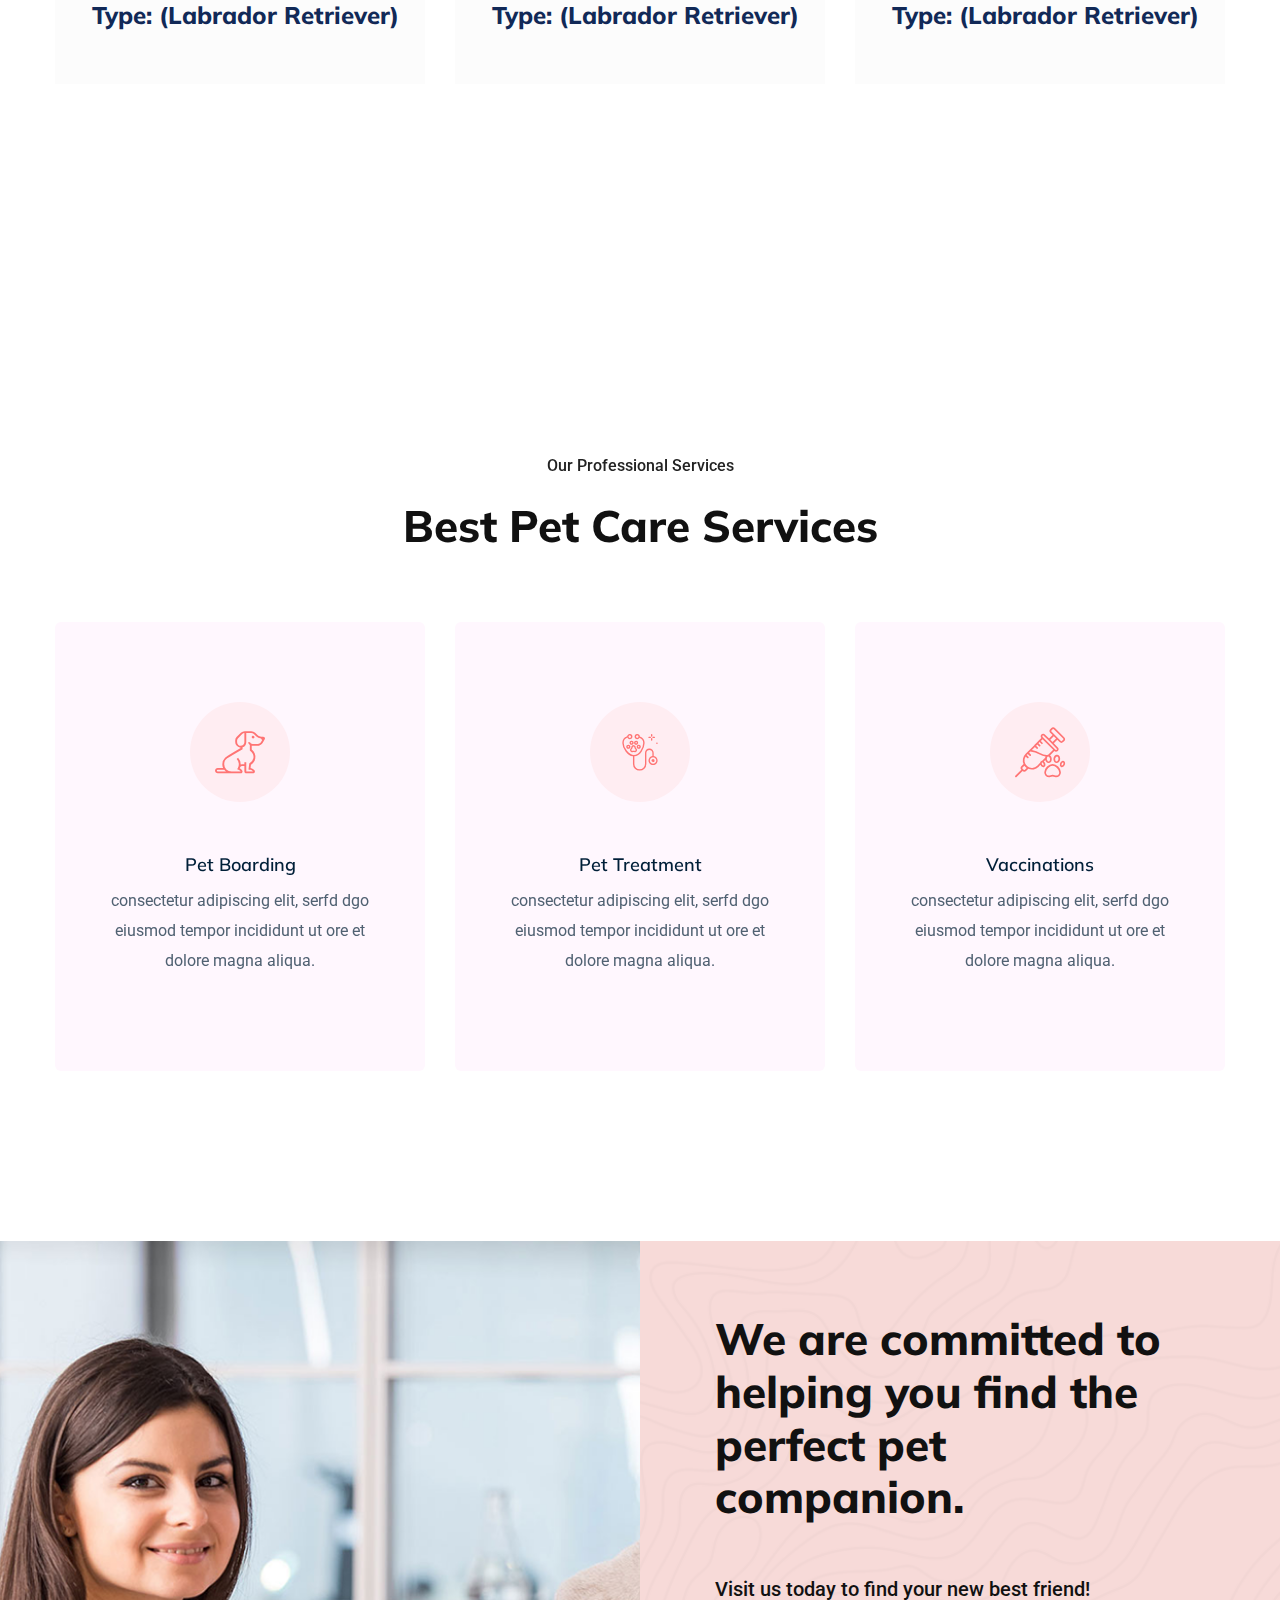
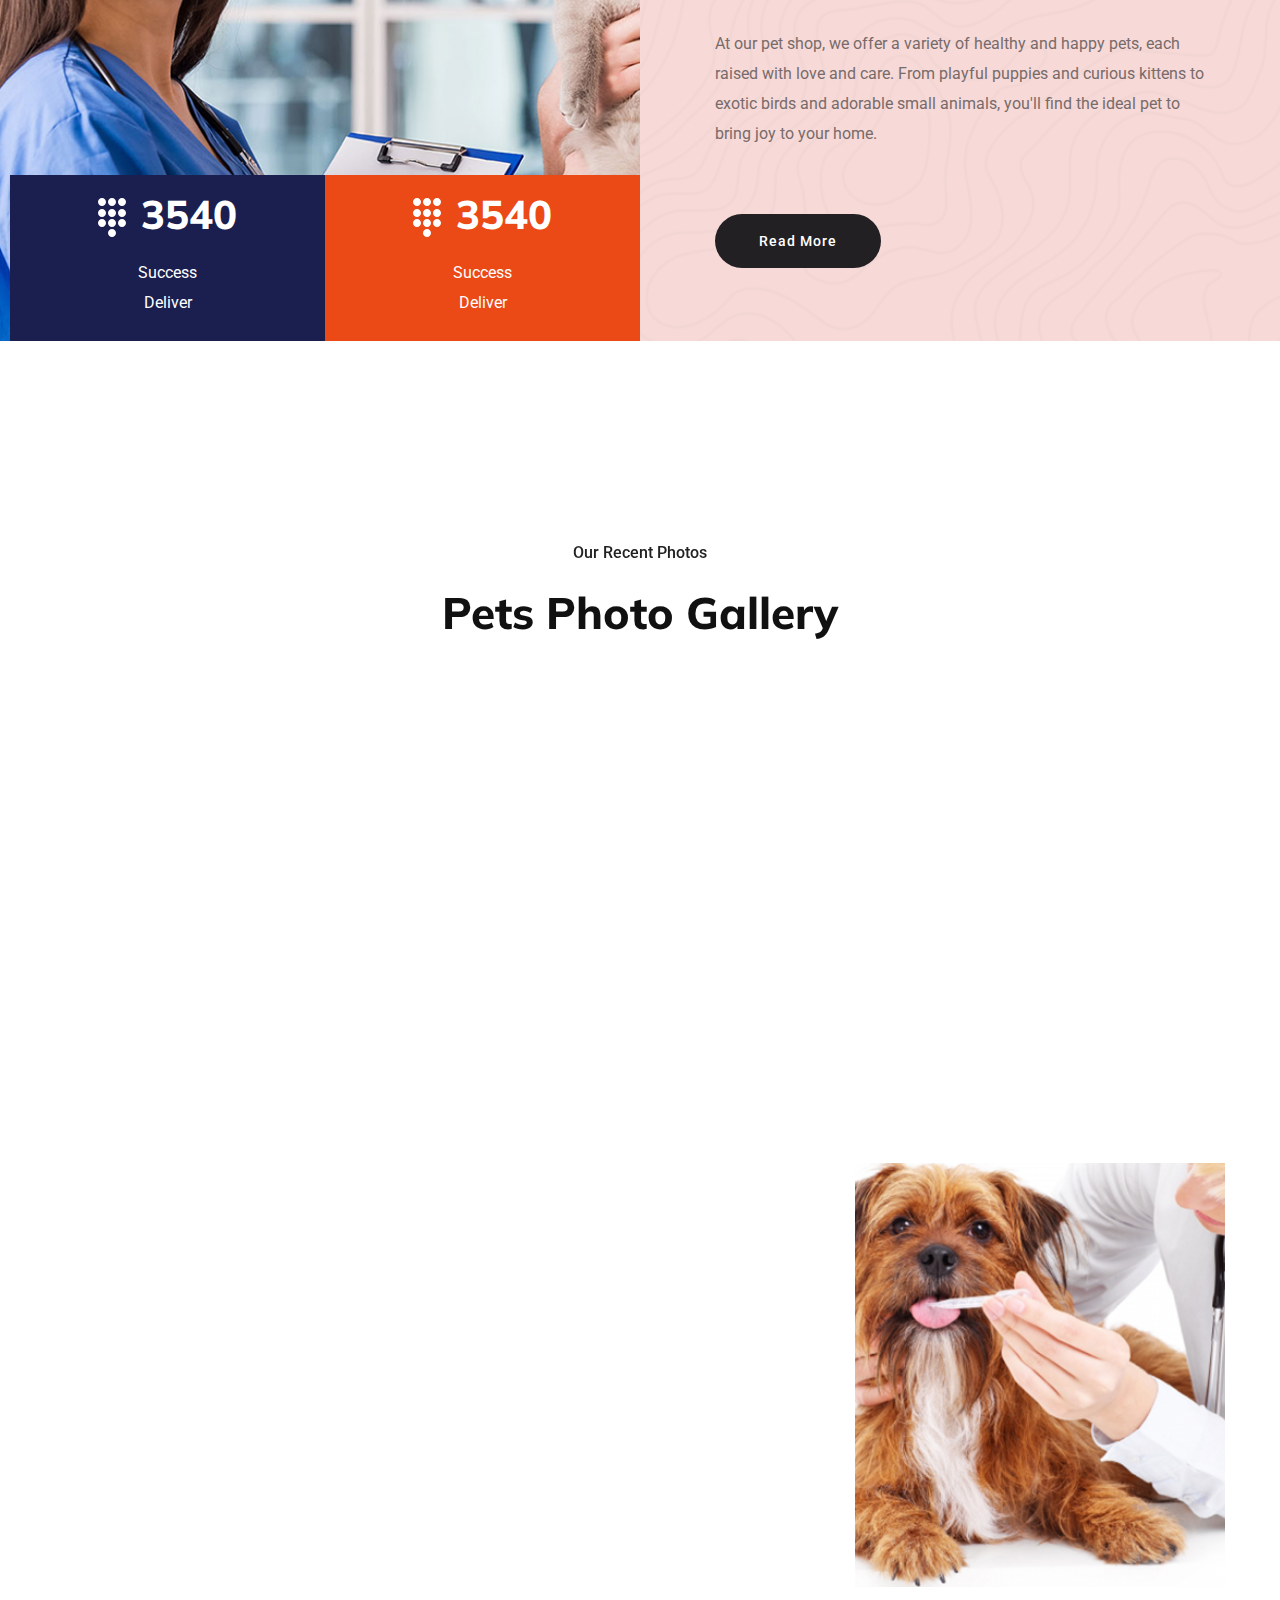
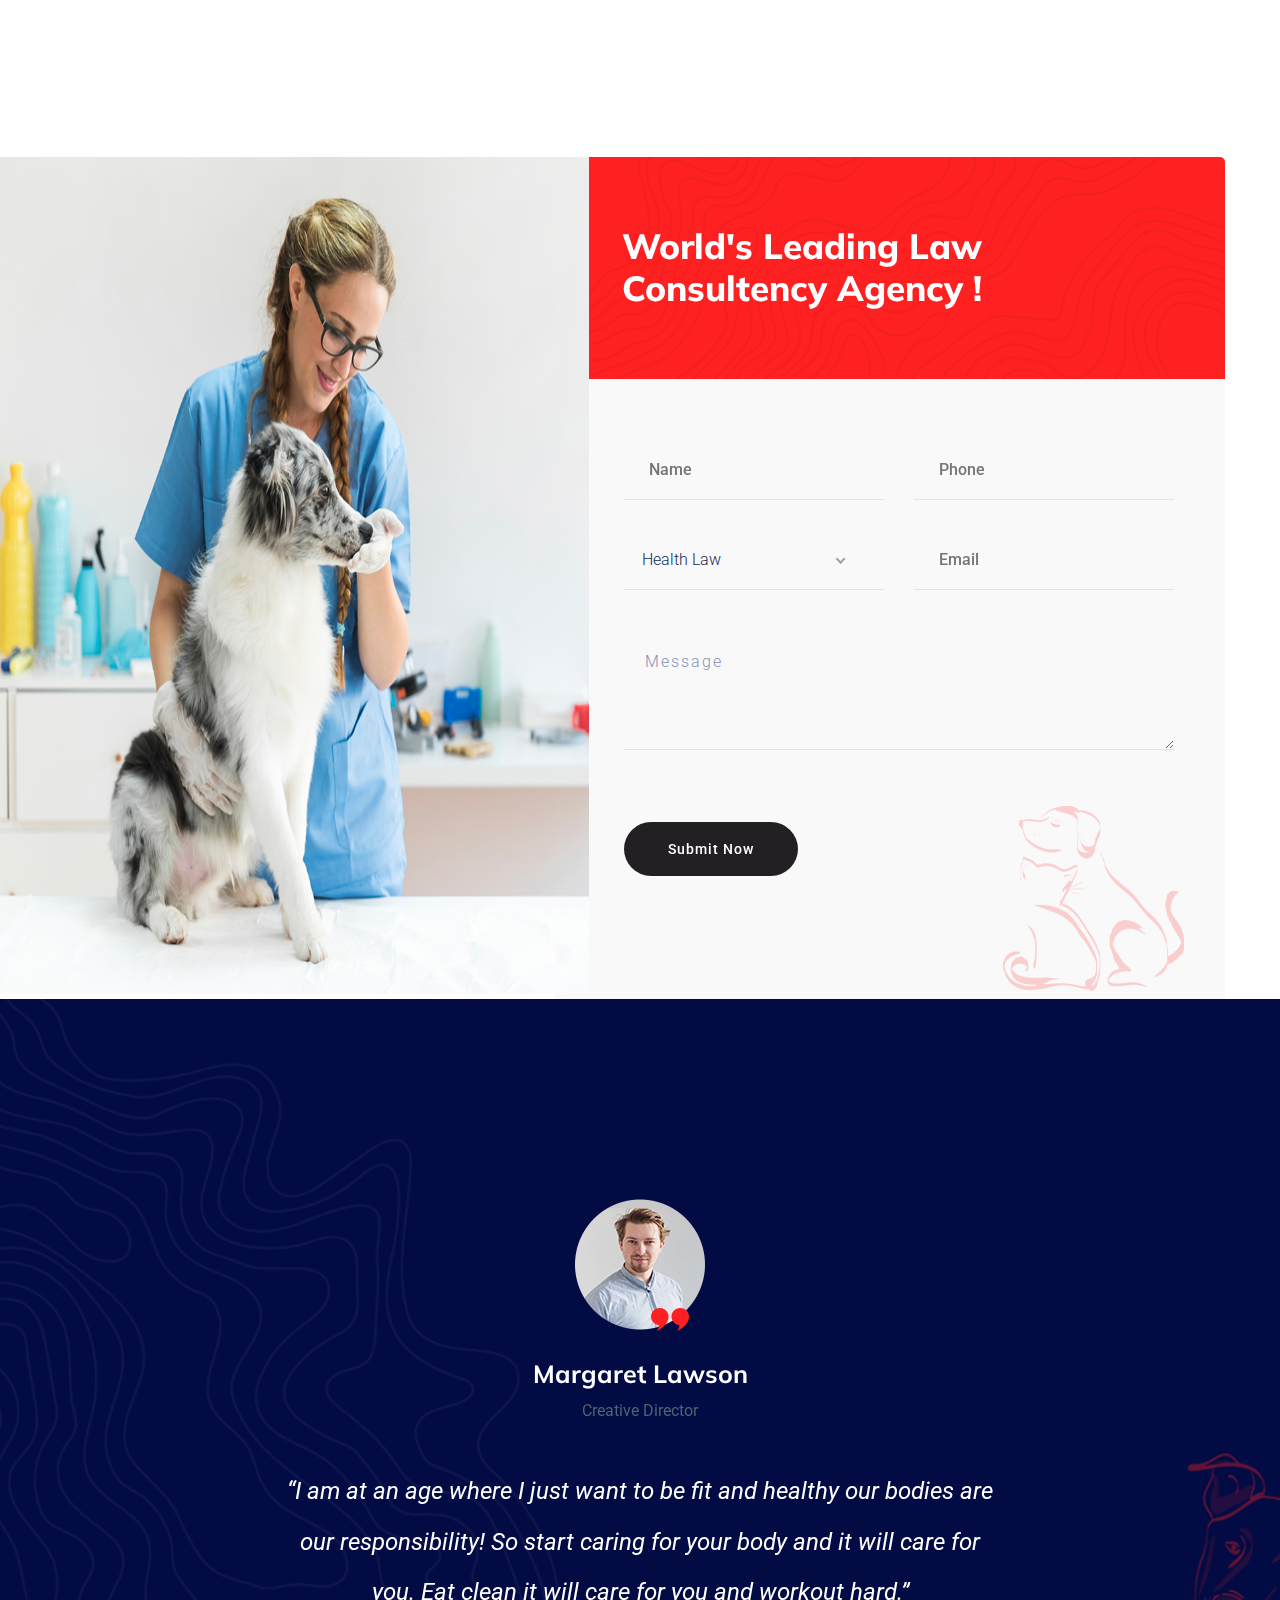
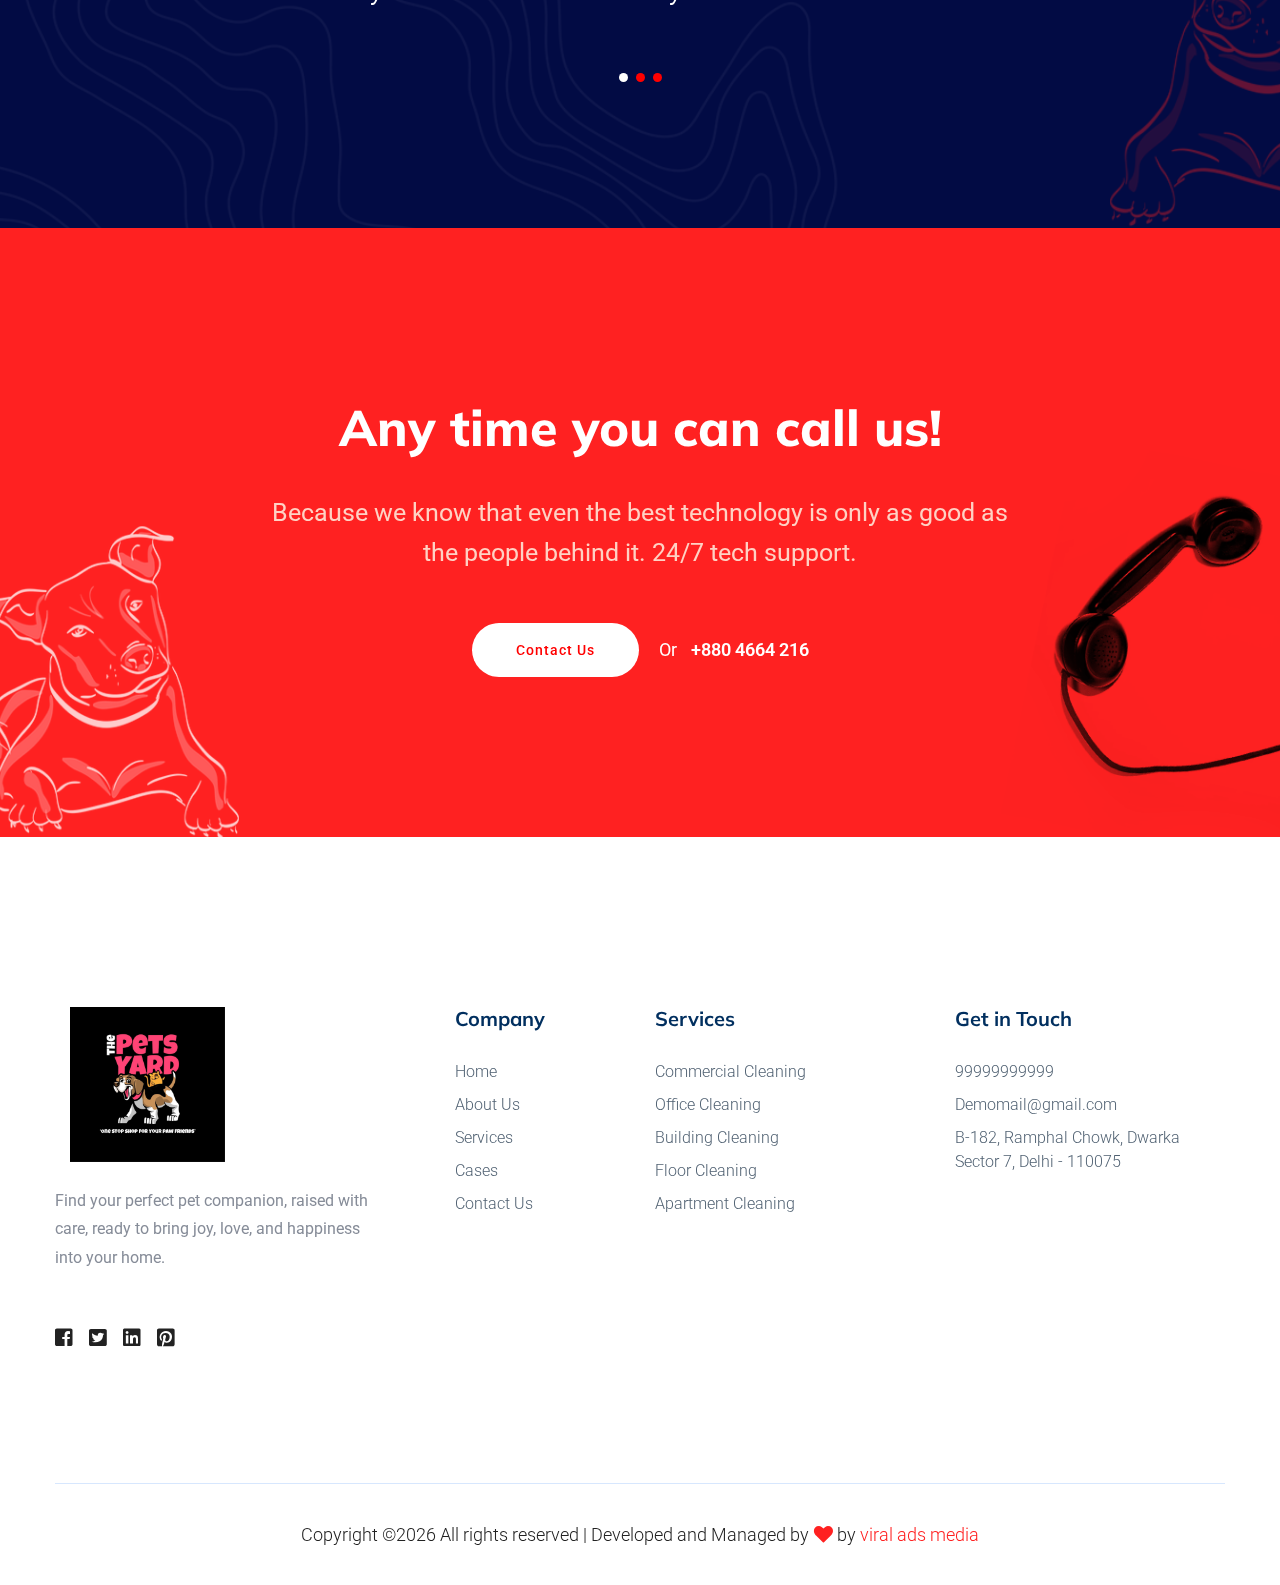
==== commit 6ee3ac81: "fix footer" ====
--- a/index.html
+++ b/index.html
@@ -54,7 +54,7 @@
                                 <div class="main-menu f-right d-none d-lg-block">
                                     <nav> 
                                         <ul id="navigation">
-                                            <li><a href="index.html">Home</a></li>
+                                            <li><a "index.html">Home</a></li>
                                             <li><a ="about.html">About</a></li>
                                             <li><a ="services.html">Services</a></li>
                                             <li><a ="blog.html">Blog</a>
@@ -165,8 +165,6 @@
                                     <h4>Type: (Labrador)</h4>
                                     <!-- <a href="blog_details.html" class="read-more1">Read more</a> -->
                                 </div>
-
-                               
                             </div>
                         </div>
                         <div class="col-xl-4 col-lg-4 col-md-6">
@@ -632,7 +630,7 @@
                          <div class="col-xl-12 ">
                              <div class="footer-copy-right text-center">
                                  <p><!-- Link back to Colorlib can't be removed. Template is licensed under CC BY 3.0. -->
-  Copyright &copy;<script>document.write(new Date().getFullYear());</script> All rights reserved | This template is made with <i class="fa fa-heart" aria-hidden="true"></i> by <a href="https://viraladsmedia.com/" target="_blank">viral ads media</a>
+  Copyright &copy;<script>document.write(new Date().getFullYear());</script> All rights reserved | Developed and Managed by <i class="fa fa-heart" aria-hidden="true"></i> by <a href="https://viraladsmedia.com/" target="_blank">viral ads media</a>
   <!-- Link back to Colorlib can't be removed. Template is licensed under CC BY 3.0. --></p>
                              </div>
                          </div>
